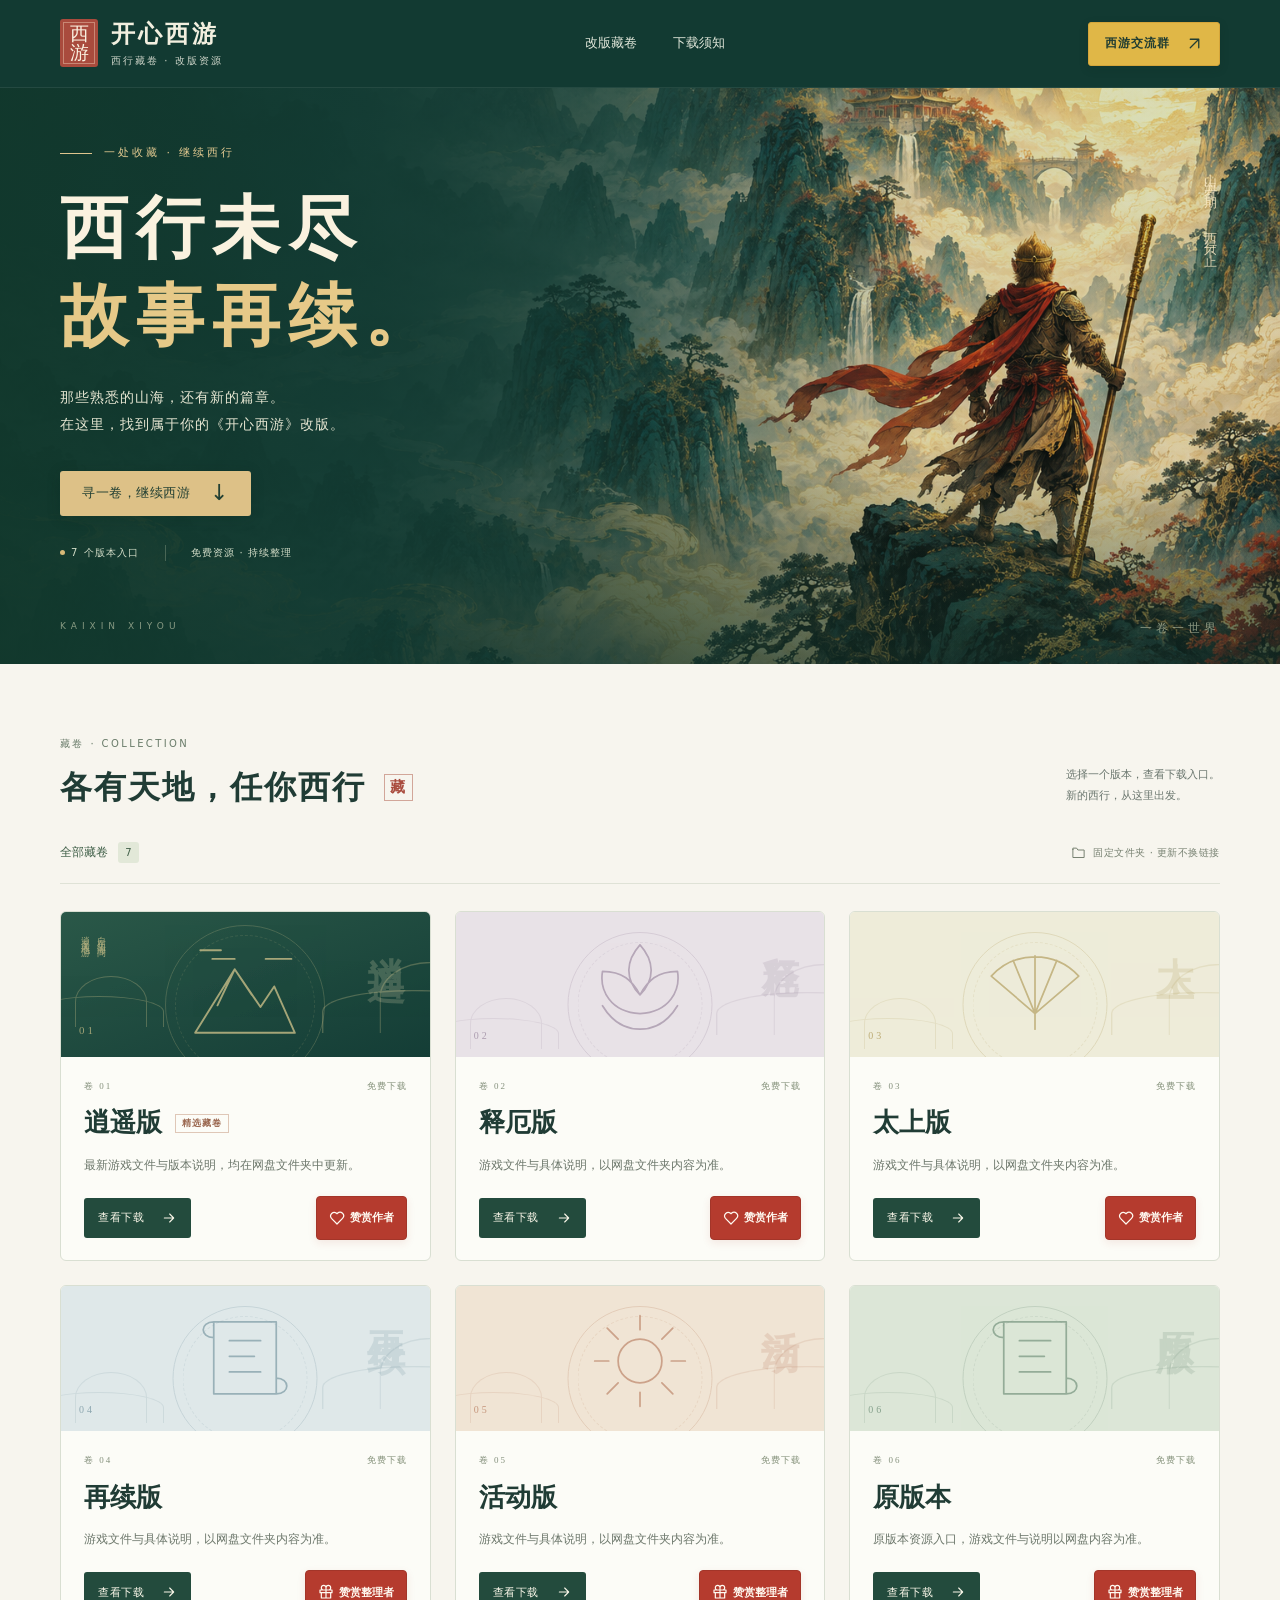
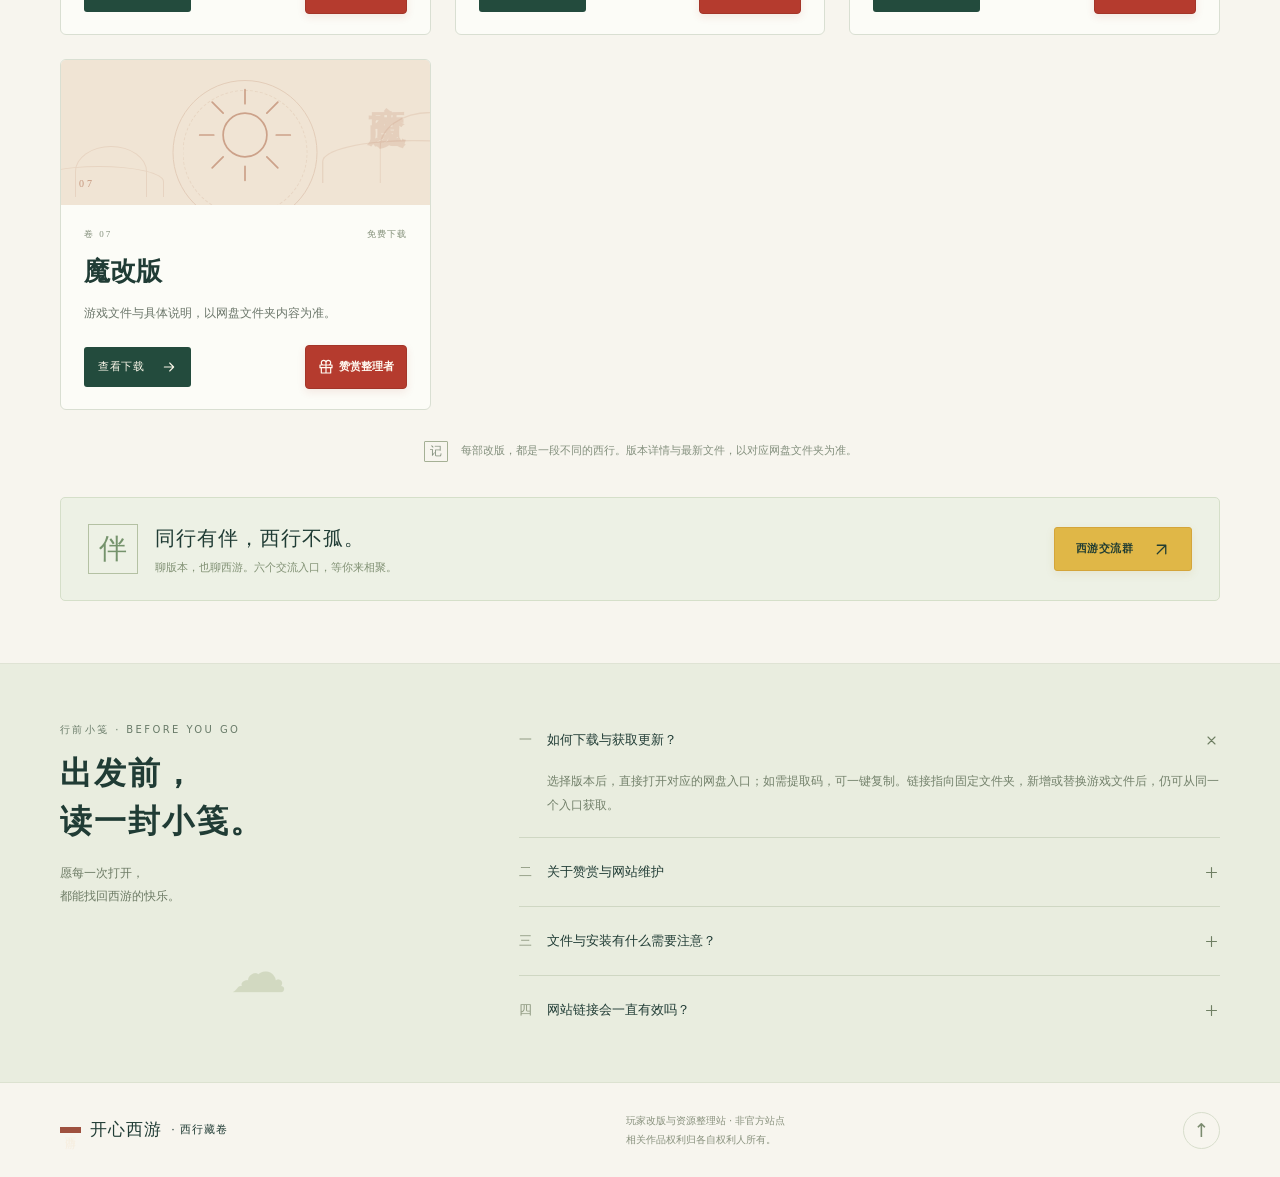
==== index.html @ 37cf1873 "Add collected Mogai version and simplify download copy" ====
<!doctype html>
<html lang="zh-CN">
<head>
  <meta charset="utf-8">
  <meta name="viewport" content="width=device-width, initial-scale=1">
  <meta name="theme-color" content="#143d36">
  <meta name="description" content="开心西游系列改版资源，一处收藏，继续西行。免费下载，自愿赞赏。">
  <title>开心西游 · 西行藏卷</title>
  <link rel="icon" href="assets/favicon.svg" type="image/svg+xml">
  <link rel="stylesheet" href="assets/site.css">
  <link rel="stylesheet" href="assets/refinements.css">
  <script src="site-config.js" defer></script>
  <script src="assets/config-utils.js" defer></script>
  <script src="assets/site.js" defer></script>
</head>
<body>
  <a class="skip-link" href="#versions">跳到游戏版本</a>
  <header class="site-header">
    <div class="container header-inner">
      <a class="brand" href="#top" aria-label="开心西游，回到首页">
        <span class="brand-seal" aria-hidden="true">西<br>游</span>
        <span><strong data-site-name>开心西游</strong><small data-site-subtitle>西行藏卷 · 改版资源</small></span>
      </a>
      <nav aria-label="主导航">
        <a href="#versions">改版藏卷</a>
        <a href="#guide">下载须知</a>
      </nav>
      <button class="header-link community-trigger" type="button" data-open-community>西游交流群 <svg class="icon" aria-hidden="true"><use href="#icon-northeast"></use></svg></button>
    </div>
  </header>
  <main id="top">
    <section class="hero" aria-labelledby="hero-title">
      <img class="hero-art" src="assets/westward-journey.webp" alt="" width="1536" height="1024" fetchpriority="high">
      <div class="hero-shade"></div>
      <div class="container hero-inner">
        <div class="hero-copy">
          <p class="eyebrow"><span class="eyebrow-line"></span> 一处收藏 · 继续西行</p>
          <h1 id="hero-title"><span>西行未尽</span><span class="gold-text">故事再续<span class="title-dot">。</span></span></h1>
          <p class="hero-description" data-hero-description>那些熟悉的山海，还有新的篇章。<br>在这里，找到属于你的《开心西游》改版。</p>
          <a class="button button-gold" href="#versions">寻一卷，继续西游 <span aria-hidden="true">↓</span></a>
          <div class="hero-meta"><span><i aria-hidden="true"></i> <b data-version-count>7</b> 个版本入口</span><span>免费资源 · 持续整理</span></div>
        </div>
        <span class="hero-side-note" aria-hidden="true">山海有期 · 西行不止</span>
      </div>
      <div class="hero-bottom" aria-hidden="true"><span>KAIXIN XIYOU</span><span>一卷一世界</span></div>
    </section>

    <section class="collection container" id="versions" aria-labelledby="collection-title">
      <div class="section-heading">
        <div><p class="eyebrow eyebrow-ink">藏卷 · COLLECTION</p><h2 id="collection-title">各有天地，任你西行<span class="heading-mark" aria-hidden="true">藏</span></h2></div>
        <p class="section-caption">选择一个版本，查看下载入口。<br>新的西行，从这里出发。</p>
      </div>
      <div class="collection-toolbar">
        <span class="collection-count">全部藏卷 <b data-version-count>7</b></span>
        <span class="toolbar-note"><svg class="icon" aria-hidden="true"><use href="#icon-folder"></use></svg> 固定文件夹 · 更新不换链接</span>
      </div>
      <div id="version-grid" class="version-grid" aria-live="polite"></div>
      <p id="empty-state" class="empty-state" hidden>这里暂时还没有藏卷。<span>新的西行故事，正在路上。</span></p>
      <noscript>
        <div class="noscript-links"><p>当前浏览器未启用 JavaScript，仍可直接免费下载：</p>
          <a href="https://pan.baidu.com/s/1K3Lh-0QpWzzIjAxMh3cTug?pwd=xc6t" target="_blank" rel="noopener noreferrer">逍遥版 · 百度网盘 · 提取码 xc6t</a>
          <a href="https://pan.baidu.com/s/1RJVZpn1h19q6UDBj0GmGfg?pwd=2umy" target="_blank" rel="noopener noreferrer">释厄版 · 百度网盘 · 提取码 2umy</a>
          <a href="https://pan.baidu.com/s/1F0g7IcbnxUPsGrxAcpXJnw?pwd=7vpz" target="_blank" rel="noopener noreferrer">太上版 · 百度网盘 · 提取码 7vpz</a>
          <a href="https://pan.baidu.com/s/1VnkO1-vj4h2nbgI55KQn0Q?pwd=6kaq" target="_blank" rel="noopener noreferrer">再续版 · 百度网盘 · 提取码 6kaq</a>
          <a href="https://pan.baidu.com/s/1k0ts5pmmJGsOskzWLfELdA?pwd=9885" target="_blank" rel="noopener noreferrer">活动版 · 百度网盘 · 提取码 9885</a>
          <a href="https://pan.baidu.com/s/1NWh05XXDCiRNpe8f52Y_Yw?pwd=3259" target="_blank" rel="noopener noreferrer">原版本 · 百度网盘 · 提取码 3259</a>
          <a href="https://pan.baidu.com/s/1WyXkvzOCjYdsfyGLLf5ctQ?pwd=2026" target="_blank" rel="noopener noreferrer">魔改版 · 百度网盘 · 提取码 2026</a>
        </div>
      </noscript>
      <div class="collection-footnote"><span class="small-seal" aria-hidden="true">记</span><p>每部改版，都是一段不同的西行。<br class="mobile-only">版本详情与最新文件，以对应网盘文件夹为准。</p></div>
      <div class="community-banner"><div><span class="community-banner-mark" aria-hidden="true">伴</span><div><h3>同行有伴，西行不孤。</h3><p>聊版本，也聊西游。六个交流入口，等你来相聚。</p></div></div><button type="button" class="button button-outline" data-open-community>西游交流群 <svg class="icon" aria-hidden="true"><use href="#icon-northeast"></use></svg></button></div>
    </section>

    <section class="guide-section" id="guide" aria-labelledby="guide-title">
      <div class="container guide-layout">
        <div class="guide-intro"><p class="eyebrow eyebrow-ink">行前小笺 · BEFORE YOU GO</p><h2 id="guide-title">出发前，<br>读一封小笺。</h2><p>愿每一次打开，<br>都能找回西游的快乐。</p><span class="guide-cloud" aria-hidden="true">☁</span></div>
        <div class="guide-items">
          <details open><summary><span class="guide-number">一</span> 如何下载与获取更新？<svg class="icon" aria-hidden="true"><use href="#icon-plus"></use></svg></summary><p>选择版本后，直接打开对应的网盘入口；如需提取码，可一键复制。链接指向固定文件夹，新增或替换游戏文件后，仍可从同一个入口获取。</p></details>
          <details><summary><span class="guide-number">二</span> 关于赞赏与网站维护<svg class="icon" aria-hidden="true"><use href="#icon-plus"></use></svg></summary><p>设计网站、整理资源和持续维护需要投入时间。你的赞赏会支持后续制作、整理与网站更新，感谢每一份支持。</p></details>
          <details><summary><span class="guide-number">三</span> 文件与安装有什么需要注意？<svg class="icon" aria-hidden="true"><use href="#icon-plus"></use></svg></summary><p>不同版本的兼容性、存档与安装方式可能不同，请先查看文件夹内的实际说明，并在更换版本前自行备份存档。本站仅提供资源入口，不代替原作者的版本说明。</p></details>
          <details><summary><span class="guide-number">四</span> 网站链接会一直有效吗？<svg class="icon" aria-hidden="true"><use href="#icon-plus"></use></svg></summary><p>赞赏支持网站维护与后续更新。若长期缺少赞赏支持，后续维护可能难以持续，网站入口也可能失效。建议同时保留网盘入口、加入交流群，以便在入口变动时重新找到资源。</p></details>
        </div>
      </div>
    </section>
  </main>
  <footer class="site-footer container">
    <a class="footer-brand" href="#top"><span aria-hidden="true">西游</span><strong data-site-name>开心西游</strong> · 西行藏卷</a>
    <p>玩家改版与资源整理站 · 非官方站点<br>相关作品权利归各自权利人所有。</p>
    <a class="back-top" href="#top" aria-label="返回顶部">↑</a>
  </footer>
  <dialog id="resource-dialog" class="resource-dialog" aria-labelledby="dialog-title">
    <div class="dialog-shell"><button type="button" class="dialog-close icon-button" aria-label="关闭弹窗"><svg class="icon" aria-hidden="true"><use href="#icon-close"></use></svg></button><div id="dialog-content"></div><div class="toast" id="toast" role="status" aria-live="polite"></div></div>
  </dialog>
  <svg class="icon-sprite" xmlns="http://www.w3.org/2000/svg" aria-hidden="true">
    <symbol id="icon-arrow" viewBox="0 0 24 24"><path d="M5 12h14m-6-6 6 6-6 6"/></symbol>
    <symbol id="icon-northeast" viewBox="0 0 24 24"><path d="M6 18 18 6M6 6h12v12"/></symbol>
    <symbol id="icon-external" viewBox="0 0 24 24"><path d="M13 5h6v6M19 5 9 15M10 5H5v14h14v-5"/></symbol>
    <symbol id="icon-heart" viewBox="0 0 24 24"><path d="M20.3 4.9a5.4 5.4 0 0 0-7.6 0l-.7.7-.7-.7a5.4 5.4 0 0 0-7.6 7.6L12 21l8.3-8.5a5.4 5.4 0 0 0 0-7.6Z"/></symbol>
    <symbol id="icon-bell" viewBox="0 0 24 24"><path d="M18 8a6 6 0 0 0-12 0v5l-2 3h16l-2-3V8ZM9 20h6M12 2V1"/></symbol>
    <symbol id="icon-gift" viewBox="0 0 24 24"><path d="M3 9h18v4H3zm2 4v8h14v-8M12 9v12M12 9H8.5A3.5 3.5 0 1 1 12 5.5zm0 0h3.5A3.5 3.5 0 1 0 12 5.5Z"/></symbol>
    <symbol id="icon-folder" viewBox="0 0 24 24"><path d="M3 7V5h6l2 3h10v12H3V7Z"/></symbol>
    <symbol id="icon-copy" viewBox="0 0 24 24"><rect x="8" y="8" width="12" height="13" rx="2"/><path d="M16 8V3H3v13h5"/></symbol>
    <symbol id="icon-close" viewBox="0 0 24 24"><path d="m6 6 12 12M18 6 6 18"/></symbol>
    <symbol id="icon-plus" viewBox="0 0 24 24"><path d="M5 12h14M12 5v14"/></symbol>
    <symbol id="icon-check" viewBox="0 0 24 24"><path d="m5 12 4 4L19 6"/></symbol>
    <symbol id="icon-lotus" viewBox="0 0 64 64"><path d="M32 49C13 48 6 34 8 22c13 0 19 6 24 15 5-9 11-15 24-15 2 12-5 26-24 27Zm0-12C22 27 23 15 32 5c9 10 10 22 0 32ZM8 44c6 10 14 15 24 15s18-5 24-15"/></symbol>
    <symbol id="icon-mountain" viewBox="0 0 64 64"><path d="m3 54 23-37 15 22 8-12 12 27H3Zm13-16 10-21 10 15M13 11h13M6 6h12M44 11h15"/></symbol>
    <symbol id="icon-fan" viewBox="0 0 64 64"><path d="M32 49 4 25a38 38 0 0 1 56 0L32 49Zm0 0V12m0 37L18 15m14 34 14-34M32 49v10"/></symbol>
    <symbol id="icon-scroll" viewBox="0 0 64 64"><path d="M12 7h40v46H12V7Zm0 0C3 7 3 17 12 17m40 36c9 0 9-10 0-10M20 53h24M22 19h20M22 29h16M22 39h20"/></symbol>
    <symbol id="icon-sun" viewBox="0 0 64 64"><circle cx="32" cy="32" r="14"/><path d="M32 3v9m0 40v9M3 32h9m40 0h9M11 11l7 7m28 28 7 7m0-42-7 7M18 46l-7 7"/></symbol>
  </svg>
</body>
</html>
---- assets/site.css ----
:root{--ink:#203c35;--ink-deep:#143d36;--paper:#f7f5ee;--cream:#eaddbe;--gold:#dbbe7c;--muted:#6a766e;--line:#dfe2d6;--vermilion:#a94b3d;--serif:"Songti SC","STSong","SimSun","Noto Serif CJK SC",serif;--sans:"PingFang SC","Microsoft YaHei",system-ui,sans-serif}
*{box-sizing:border-box}html{scroll-behavior:smooth;scroll-padding-top:92px}body{margin:0;color:var(--ink);background:var(--paper);font-family:var(--sans);font-size:15px;line-height:1.6;-webkit-font-smoothing:antialiased}body.dialog-open{overflow:hidden}a{color:inherit;text-decoration:none}button,input,textarea,select{font:inherit}button{cursor:pointer}button:disabled{cursor:not-allowed}button,a{-webkit-tap-highlight-color:transparent}button{color:inherit}button:focus-visible,a:focus-visible,summary:focus-visible{outline:3px solid #bf7c30;outline-offset:5px}::selection{background:#dbbe7c70}img{max-width:100%}button svg,a svg{flex-shrink:0}[hidden]{display:none!important}.container{width:min(1160px,calc(100% - 96px));margin-inline:auto}.icon{width:20px;height:20px;fill:none;stroke:currentColor;stroke-width:1.6;stroke-linecap:round;stroke-linejoin:round}.icon-sprite{position:absolute;width:0;height:0;overflow:hidden}.sr-only{position:absolute;width:1px;height:1px;overflow:hidden;clip:rect(0,0,0,0);white-space:nowrap}.skip-link{position:fixed;z-index:20;top:10px;left:10px;transform:translateY(-160%);padding:10px 20px;background:var(--paper);color:var(--ink)}.skip-link:focus{transform:none}.mobile-only{display:none}
.site-header{height:88px;background:#123a32;color:#f2efdf;border-bottom:1px solid #ffffff13;position:relative;z-index:2}.header-inner{height:100%;display:flex;align-items:center;justify-content:space-between;gap:32px}.brand{display:flex;align-items:center;gap:13px}.brand-seal{display:grid;align-content:center;justify-content:center;text-align:center;background:#a94b3d;color:#faf0df;border-radius:3px;font-family:var(--serif);font-size:19px;line-height:1.05;width:38px;height:48px;outline:1px solid #e9c3ab80;outline-offset:-4px;transform:rotate(-3deg)}.brand strong{display:block;font-family:var(--serif);font-size:24px;font-weight:600;letter-spacing:3px;line-height:1.35}.brand small{color:#ced5c9;display:block;font-size:10px;letter-spacing:2px;padding-top:3px}.header-inner nav{display:flex;gap:36px;font-size:13px;color:#e1e7da}.header-inner nav a:hover{color:var(--gold)}.header-link{font-size:12px;border:1px solid #b1c6ab50;padding:8px 16px;letter-spacing:1px}.header-link span{margin-left:18px;color:var(--gold)}
.hero{min-height:576px;position:relative;isolation:isolate;overflow:hidden;background:#143d36;color:#faf2df}.hero-art{position:absolute;z-index:-3;inset:0;width:100%;height:100%;object-fit:cover;object-position:center 49%;opacity:.91}.hero-shade{position:absolute;z-index:-2;inset:0;background:linear-gradient(90deg,#11382cf2 0%,#123b32d9 26%,#143c3175 51%,#143c3110 72%),linear-gradient(0deg,#112e2799 0%,transparent 35%)}.hero-inner{min-height:576px;position:relative;display:flex;align-items:center;padding-top:29px;padding-bottom:76px}.hero-copy{max-width:540px}.eyebrow{font-size:11px;letter-spacing:3px;text-transform:uppercase;display:flex;align-items:center;gap:12px;font-weight:500;color:#e2c990;margin:0 0 23px}.eyebrow-line{width:32px;height:1px;background:#dfc58e}.hero h1{font-family:var(--serif);font-size:clamp(44px,5.3vw,72px);line-height:1.3;font-weight:600;letter-spacing:8px;margin:0 0 23px}.hero h1>span{display:block}.gold-text{color:#e6c988}.title-dot{letter-spacing:0}.hero-description{font-size:14px;line-height:1.95;letter-spacing:1px;color:#e6e6d2;max-width:450px;margin:0 0 32px;white-space:pre-line}.button{display:inline-flex;align-items:center;justify-content:center;gap:20px;border:1px solid transparent;min-height:45px;padding:10px 21px;font-size:13px;letter-spacing:.5px;border-radius:3px;font-weight:500;transition:background .18s,transform .18s,color .18s}.button:hover{transform:translateY(-2px)}.button-gold{background:#ddc187;color:#234033;box-shadow:0 2px 14px #0b271d30}.button-gold:hover{background:#edd4a0}.button-gold span{font-size:22px;line-height:1}.hero-meta{display:flex;gap:26px;font-size:10px;color:#d2dcc7;letter-spacing:1px;margin-top:29px}.hero-meta span{display:flex;align-items:center;gap:6px}.hero-meta b{font-weight:500}.hero-meta i{width:5px;height:5px;background:#d7b978;border-radius:50%}.hero-meta span+span{border-left:1px solid #b5c1a750;padding-left:25px}.hero-side-note{position:absolute;right:0;top:76px;writing-mode:vertical-rl;font-family:var(--serif);font-size:13px;letter-spacing:7px;color:#fbebc7cc}.hero-bottom{position:absolute;bottom:26px;width:min(1160px,calc(100% - 96px));left:50%;transform:translateX(-50%);display:flex;justify-content:space-between;color:#d1d8b99c;font-size:9px;letter-spacing:5px}.hero-bottom span:last-child{font-family:var(--serif);font-size:12px;letter-spacing:4px}
.collection{padding-top:72px;padding-bottom:62px}.section-heading{display:flex;align-items:end;justify-content:space-between;gap:30px;margin-bottom:31px}.eyebrow-ink{color:#697b69;font-size:10px;letter-spacing:2.4px;margin-bottom:11px}h2{font-family:var(--serif);font-size:32px;font-weight:600;line-height:1.5;letter-spacing:2px;margin:0}.section-heading h2{display:flex;align-items:center;gap:18px}.heading-mark{font-family:var(--serif);font-size:15px;line-height:1;border:1px solid #ad594780;color:var(--vermilion);padding:5px;transform:rotate(-7deg)}.section-caption{font-size:11px;line-height:1.9;color:var(--muted);margin:0 0 4px}.collection-toolbar{display:flex;justify-content:space-between;align-items:center;gap:18px;border-bottom:1px solid var(--line);padding-bottom:20px;margin-bottom:27px}.filters{display:flex;gap:5px}.filter{border:0;background:transparent;padding:8px 16px;border-radius:3px;font-size:12px;color:#677466;min-height:40px}.filter.is-active{background:#e6eadd;color:#244334}.filter span{font-size:10px;margin-left:7px;padding:1px 5px;background:#c8d2b780;border-radius:2px}.filter:hover{background:#e9ede2}.toolbar-note{display:flex;align-items:center;gap:7px;color:#788272;font-size:10px;letter-spacing:.5px}.toolbar-note .icon{width:15px;height:15px}.version-grid{display:grid;grid-template-columns:repeat(3,minmax(0,1fr));gap:24px}.version-card{border:1px solid #d9dfd2;border-radius:6px;overflow:hidden;background:#fcfcf7;display:flex;flex-direction:column;transition:box-shadow .2s,transform .2s}.version-card:hover{box-shadow:0 12px 27px #203c350a;transform:translateY(-3px)}.featured-card{grid-column:span 2;flex-direction:row}.card-art{height:145px;position:relative;overflow:hidden;isolation:isolate;color:var(--card-color,#6d896b);background:var(--card-bg,#e6eadc)}.accent-jade{--card-color:#658770;--card-bg:#dce6d7;--card-ink:#305240}.accent-cinnabar{--card-color:#b57759;--card-bg:#f0e4d4;--card-ink:#88543e}.accent-gold{--card-color:#aa934d;--card-bg:#eeecd9;--card-ink:#797038}.accent-blue{--card-color:#6c8d99;--card-bg:#dfe8e9;--card-ink:#456574}.accent-purple{--card-color:#948099;--card-bg:#e8e2e7;--card-ink:#76657d}.art-ring{position:absolute;width:145px;height:145px;border:1px solid currentColor;border-radius:50%;opacity:.22;left:50%;top:20px;transform:translateX(-50%)}.art-ring:after{content:"";position:absolute;inset:9px;border:1px dashed currentColor;border-radius:50%;opacity:.6}.motif-icon{position:absolute;width:100px;height:100px;left:50%;top:25px;transform:translateX(-50%);fill:none;stroke:currentColor;stroke-width:1.1;stroke-linecap:round;stroke-linejoin:round;opacity:.6}.art-character{position:absolute;right:24px;top:15px;writing-mode:vertical-rl;font-family:var(--serif);font-size:38px;line-height:1.1;letter-spacing:6px;opacity:.18;font-weight:bold}.art-corner{position:absolute;bottom:13px;left:18px;font-family:Georgia,serif;font-size:10px;letter-spacing:3px;opacity:.7}.art-cloud{position:absolute;border:1px solid currentColor;border-radius:100% 100% 0 0;border-bottom:0;opacity:.15;width:130px;height:31px;bottom:8px}.art-cloud:after{content:"";position:absolute;border:1px solid currentColor;left:40px;bottom:0;width:70px;height:50px;border-radius:100% 100% 0 0;border-bottom:0}.cloud-one{left:-27px}.cloud-two{right:-48px;bottom:28px;transform:scale(1.4)}.featured-card .card-art{width:40%;height:auto;min-height:250px;flex-shrink:0;background:linear-gradient(160deg,#2a5848,#143d36);color:#d3c58c}.featured-card .art-ring{width:220px;height:220px;top:37px}.featured-card .motif-icon{width:150px;height:150px;top:63px;opacity:.75}.featured-card .art-character{right:18px;font-size:53px;color:#efe6bc;opacity:.2;top:25px}.art-poem{position:absolute;top:20px;left:19px;writing-mode:vertical-rl;font-family:var(--serif);font-size:11px;letter-spacing:4px;line-height:1.8;opacity:.8}.featured-card .art-corner{bottom:17px;font-size:11px}.featured-card .art-cloud{opacity:.3;bottom:30px}.card-body{padding:22px 23px 20px;display:flex;flex-direction:column;flex:1;min-width:0}.card-meta{display:flex;justify-content:space-between;gap:10px;align-items:center;margin-bottom:12px}.ownership{font-size:10px;letter-spacing:.5px;color:#758172}.ownership-self{color:#52735a;display:flex;align-items:center;gap:5px}.ownership-self:before{content:"";width:4px;height:4px;background:#5e8660;border-radius:50%}.ownership-collected{color:#866940}.card-index{font-size:9px;font-family:var(--serif);color:#85917d;letter-spacing:2px}.card-body h3{font-family:var(--serif);font-size:26px;letter-spacing:2px;line-height:1.4;margin:0 0 12px;display:flex;gap:13px;align-items:center;flex-wrap:wrap}.card-body h3 button{border:0;background:none;font:inherit;padding:0;text-align:left}.card-body h3 button:hover{color:var(--vermilion)}.featured-label{font-family:var(--sans);font-size:9px;line-height:1.7;letter-spacing:1px;border:1px solid #c4947880;color:#9a674f;padding:1px 6px}.card-description{font-size:12px;line-height:1.95;color:#6c776b;margin:0 0 19px;flex:1}.author-credit{font-size:11px;color:#6c776b;margin:0 0 10px}.card-actions{display:flex;gap:14px;justify-content:space-between;align-items:center}.button-ink{background:#234b3d;color:#f9f6e8}.button-ink:hover{background:#143d2c}.card-actions .button{font-size:11px;min-height:40px;padding:8px 13px;gap:17px}.card-actions .icon{width:16px;height:16px}.support-button{background:transparent;border:0;font-size:11px;color:#956150;display:inline-flex;align-items:center;justify-content:center;gap:5px;min-height:40px;padding:7px 0;white-space:nowrap}.support-button:hover{color:#a03c2c}.support-button .icon{width:16px;height:16px}.card-open-note{color:#8a9180;font-size:10px}.collection-footnote{display:flex;justify-content:center;align-items:center;gap:13px;color:#84907e;margin-top:31px}.collection-footnote p{font-size:11px;line-height:1.9;margin:0}.small-seal{font-family:var(--serif);font-size:12px;border:1px solid #a5b095;padding:0 5px;border-radius:1px}.empty-state{background:#edf0e5;text-align:center;padding:55px 18px;font-size:17px;font-family:var(--serif);border:1px solid var(--line)}.empty-state span{display:block;font-size:12px;font-family:var(--sans);margin-top:12px;color:var(--muted)}.noscript-links{display:grid;gap:15px;background:#e8ecdf;padding:30px}.noscript-links a{text-decoration:underline}
.guide-section{background:#e9eddf;border-top:1px solid #dfe3d4;border-bottom:1px solid #dce2d0;padding:58px 0 54px}.guide-layout{display:grid;grid-template-columns:1fr 1.8fr;gap:70px}.guide-intro{position:relative}.guide-intro h2{font-size:32px;margin-bottom:17px}.guide-intro>p:last-of-type{font-size:12px;line-height:1.9;color:#6d7b65}.guide-cloud{position:absolute;bottom:10px;left:170px;font-size:57px;color:#c0caaa;opacity:.55}.guide-items details{border-bottom:1px solid #cfd7c3;padding:0 0 16px;margin-bottom:16px}.guide-items details:last-child{margin-bottom:0;border:0;padding-bottom:0}.guide-items summary{cursor:pointer;list-style:none;display:flex;align-items:center;gap:15px;min-height:36px;font-size:13px;font-weight:500}.guide-items summary::-webkit-details-marker{display:none}.guide-number{font-family:var(--serif);font-size:13px;color:#8c977e}.guide-items summary .icon{margin-left:auto;width:17px;height:17px;color:#6f7f63;transition:transform .2s}.guide-items details[open] summary .icon{transform:rotate(45deg)}.guide-items details p{font-size:12px;color:#73816b;line-height:1.95;padding-left:28px;margin:12px 0 4px}.site-footer{display:flex;align-items:center;justify-content:space-between;gap:20px;padding-top:28px;padding-bottom:28px}.footer-brand{font-size:11px;letter-spacing:1px;display:flex;align-items:center;gap:9px}.footer-brand>span{font-family:var(--serif);font-size:11px;background:#9e513f;color:#f6eee0;padding:2px 4px;writing-mode:vertical-rl;line-height:1.2}.footer-brand strong{font-family:var(--serif);font-size:17px;font-weight:500}.site-footer p{font-size:10px;line-height:1.9;color:#88917d;margin:0}.back-top{font-size:19px;border:1px solid #d8decc;width:37px;height:37px;display:grid;place-items:center;border-radius:50%;color:#7b8b6f}
.resource-dialog{padding:0;border:1px solid #d9dfce;border-radius:9px;width:min(560px,calc(100% - 32px));max-height:calc(100dvh - 40px);color:var(--ink);background:#faf9f3;box-shadow:0 30px 100px #12271f45}.resource-dialog::backdrop{background:#10261fc2;backdrop-filter:blur(5px)}.dialog-shell{padding:34px;position:relative}.dialog-close{position:absolute;top:15px;right:14px}.icon-button{border:1px solid #dde1d4;border-radius:50%;background:#f1f1e9;width:36px;height:36px;display:grid;place-items:center;padding:0}.icon-button:hover{background:#e3e8d9}.dialog-shell>.dialog-close .icon{width:17px;height:17px}.resource-dialog .eyebrow{margin-bottom:9px;padding-right:38px}.resource-dialog h2{font-size:32px}.dialog-intro{font-size:12px;color:#77816d;line-height:1.9;margin:13px 0 22px}.voluntary-note{display:flex;gap:13px;padding:16px;background:#ecf0e4;border:1px solid #dfe7d3;border-radius:4px;margin-bottom:23px}.voluntary-note>.icon{width:20px;height:20px;flex-shrink:0;color:#69805b;margin-top:2px}.voluntary-note p{font-size:12px;line-height:1.9;margin:0 0 4px}.voluntary-note strong{font-size:11px;font-weight:500;color:#657858}.download-list{display:grid;gap:12px}.download-row{display:grid;grid-template-columns:1fr auto;align-items:center;border:1px solid #d8dfcd;padding:16px;border-radius:5px;gap:12px}.download-label{display:flex;align-items:center;gap:9px;font-size:13px}.download-label>.icon{color:#819575;width:19px;height:19px}.copy-code{padding:5px 8px;display:flex;align-items:center;gap:11px;border:1px solid #e0e4d9;border-radius:3px;background:#f2f3eb;color:#74816c;font-size:10px;min-height:36px}.copy-code b{font-family:monospace;font-size:13px;color:#36543a;letter-spacing:1px;margin-left:3px}.copy-code>.icon{width:14px;height:14px}.copy-code:hover{background:#e5ecdb}.no-code{color:#819074;font-size:10px}.download-row>.button{grid-column:1/-1;justify-content:space-between}.download-hint{font-size:10px;color:#87907d;line-height:1.8;margin-top:13px}.dialog-bottom{border-top:1px solid #e0e4d7;margin-top:24px;padding-top:14px;display:flex;justify-content:space-between;align-items:center;gap:10px}.dialog-bottom>span{font-family:var(--serif);font-size:12px;color:#7d8a72;letter-spacing:1px}.unconfigured{text-align:center;color:#7a876e;font-size:13px;line-height:1.9;padding:20px;background:#eef1e7;border-radius:4px}.donation-empty{padding:32px 16px;margin:8px 0 20px}.donation-empty>.icon{width:29px;height:29px;color:#a97b61;margin-bottom:9px}.donation-empty strong{display:block;font-family:var(--serif);font-weight:500;font-size:20px;color:var(--ink)}.donation-empty p{font-size:12px;margin:13px 0 0}.qr-panel{text-align:center;max-width:360px;margin:0 auto 20px}.qr-panel img{display:block;width:100%;height:auto;object-fit:contain;border-radius:2px}.qr-panel>p{font-size:11px;color:#819074;margin:10px 0 0}.afdian-link,.return-download{width:100%;justify-content:space-between}.donation-note{text-align:center;font-size:11px;color:#7a856e;line-height:1.9;margin:18px 0 22px}.button-outline{border:1px solid #c5d0b9;color:#47633e;background:transparent}.button-outline:hover{background:#ebf0e2}.toast{position:fixed;bottom:calc(28px + env(safe-area-inset-bottom));left:50%;transform:translate(-50%,10px);padding:11px 20px;color:#f8f6e8;background:#254b3d;border:1px solid #a7b79355;border-radius:5px;font-size:12px;white-space:nowrap;box-shadow:0 6px 20px #203c351a;z-index:30;opacity:0;pointer-events:none;transition:opacity .2s,transform .2s}.toast.is-visible{opacity:1;transform:translate(-50%,0)}
@media(min-width:1600px){.hero-art{object-position:center 46%}.hero{min-height:630px}.hero-inner{min-height:630px}}@media(max-width:1050px){.container{width:calc(100% - 64px)}.hero-bottom{width:calc(100% - 64px)}.hero h1{font-size:60px}.version-grid{gap:19px}.card-body{padding:20px 18px}.featured-card .card-art{width:36%}.card-actions{gap:8px}.card-actions .button{padding:8px 12px;gap:10px}.support-button{font-size:10px}.toolbar-note{font-size:9px}.section-caption{max-width:210px}.guide-layout{gap:45px}}
@media(max-width:800px){.site-header{height:76px}.header-inner{gap:20px}.brand strong{font-size:22px}.brand small{font-size:9px;letter-spacing:1px}.brand-seal{height:44px;width:35px;font-size:17px}.header-inner nav{gap:22px;font-size:12px}.header-link{display:none}.hero,.hero-inner{min-height:550px}.hero h1{font-size:56px}.hero-art{object-position:62% center}.hero-shade{background:linear-gradient(90deg,#12392ded,#123a329c 55%,#143c3130),linear-gradient(0deg,#112e2799,transparent 40%)}.hero-side-note{right:0}.section-heading h2{font-size:27px;gap:12px}.section-caption{font-size:10px;max-width:185px}.version-grid{grid-template-columns:repeat(2,minmax(0,1fr));gap:20px}.featured-card{grid-column:span 2}.featured-card .card-art{width:37%;min-height:246px}.featured-card .card-body{padding:27px 28px}.featured-card .card-description{max-width:310px}.featured-card .card-actions{justify-content:flex-start;gap:26px}.card-art{height:150px}.toolbar-note{display:none}.guide-layout{grid-template-columns:1fr 1.6fr;gap:30px}.guide-intro h2{font-size:29px}.site-footer p{font-size:9px}.footer-brand{font-size:10px}}
@media(max-width:560px){html{scroll-padding-top:24px}.container{width:calc(100% - 40px)}.site-header{height:72px}.brand{gap:10px}.brand strong{font-size:21px;letter-spacing:2px}.brand small{font-size:8px;letter-spacing:1px}.brand-seal{height:40px;width:31px;font-size:16px}.header-inner nav{gap:15px;font-size:10px}.hero,.hero-inner{min-height:558px}.hero-inner{align-items:flex-start;padding-top:47px;padding-bottom:175px}.hero-art{object-position:62% center;opacity:.88}.hero-shade{background:linear-gradient(90deg,#113a30e8,#113a3066 68%,#143c311a),linear-gradient(0deg,#102f27d9 0%,transparent 40%)}.hero-copy{width:100%}.hero .eyebrow{font-size:9px;letter-spacing:2px;gap:10px;margin-bottom:21px}.hero h1{font-size:48px;letter-spacing:5px;margin-bottom:20px}.hero-description{font-size:11px;letter-spacing:.6px;line-height:1.95;max-width:310px;margin-bottom:25px}.hero-copy .button{font-size:11px;min-height:42px;padding:10px 16px;gap:17px}.hero-meta{margin-top:24px;font-size:9px;gap:16px;letter-spacing:.4px}.hero-meta span+span{padding-left:16px}.hero-side-note{display:none}.hero-bottom{width:calc(100% - 40px);bottom:24px;font-size:8px;letter-spacing:3px}.hero-bottom span:last-child{font-size:10px;letter-spacing:3px}.collection{padding-top:42px;padding-bottom:39px}.section-heading{display:block;margin-bottom:22px}.eyebrow-ink{font-size:9px;margin-bottom:9px;letter-spacing:2px}h2{font-size:25px}.section-heading h2{font-size:26px;letter-spacing:1px;gap:12px}.heading-mark{font-size:12px;padding:4px}.section-caption{font-size:10px;line-height:1.9;margin:11px 0 0;max-width:none}.section-caption br{display:none}.collection-toolbar{margin-bottom:21px;padding-bottom:15px}.filters{gap:4px;justify-content:space-between;width:100%}.filter{font-size:11px;padding:8px 13px}.filter span{font-size:9px;margin-left:6px}.version-grid{grid-template-columns:1fr;gap:18px}.featured-card{grid-column:auto;flex-direction:column}.version-card{flex-direction:row;min-height:212px}.version-card .card-art{width:30%;min-width:86px;flex-shrink:0;height:auto}.version-card .art-ring{width:150px;height:150px;top:37px}.version-card .motif-icon{width:93px;height:93px;top:64px}.version-card .art-character{right:12px;top:16px;font-size:30px;letter-spacing:5px}.version-card .art-corner{bottom:13px;left:15px;font-size:9px}.version-card .cloud-one{bottom:17px}.version-card .cloud-two{bottom:40px}.card-body{padding:20px 17px 17px}.card-meta{margin-bottom:8px}.ownership{font-size:9px}.card-index{font-size:8px}.card-body h3{font-size:24px;margin-bottom:9px;gap:10px}.card-description{font-size:10px;line-height:1.95;margin-bottom:16px}.card-actions{gap:7px}.card-actions .button{font-size:10px;min-height:38px;padding:8px 11px;gap:14px}.card-actions .icon{width:14px;height:14px}.card-open-note{font-size:9px}.featured-card{display:flex;flex-direction:column}.featured-card .card-art{width:100%;height:143px;min-height:143px}.featured-card .art-ring{width:175px;height:175px;top:-13px;left:64%}.featured-card .motif-icon{width:116px;height:116px;top:8px;left:64%}.featured-card .art-character{font-size:46px;right:20px;top:13px}.featured-card .art-poem{left:22px;font-size:12px;letter-spacing:5px;top:18px}.featured-card .card-body{padding:21px 21px 20px}.featured-card .card-body h3{font-size:28px}.featured-card .card-description{font-size:11px;max-width:none}.featured-card .card-meta{margin-bottom:10px}.featured-card .card-actions{justify-content:space-between;gap:12px}.featured-card .card-actions .button{font-size:11px;min-height:42px;padding:9px 15px;gap:22px}.featured-card .support-button{font-size:11px}.collection-footnote{gap:10px;margin-top:25px;align-items:flex-start}.collection-footnote .small-seal{margin-top:3px;flex-shrink:0}.collection-footnote p{font-size:9px}.mobile-only{display:block}.guide-section{padding:34px 0 29px}.guide-layout{grid-template-columns:1fr;gap:22px}.guide-intro .eyebrow{font-size:8px}.guide-intro h2{font-size:25px;line-height:1.6;margin-bottom:8px}.guide-intro h2 br{display:none}.guide-intro>p:last-of-type{font-size:10px;margin:0}.guide-intro>p:last-of-type br{display:none}.guide-cloud{left:auto;right:11px;bottom:7px;font-size:50px}.guide-items summary{font-size:11px;gap:13px;min-height:38px}.guide-items details{padding-bottom:11px;margin-bottom:11px}.guide-items details p{font-size:10px;margin-top:8px;padding-left:26px;line-height:2}.site-footer{flex-wrap:wrap;gap:14px;padding-top:25px;padding-bottom:24px;position:relative}.footer-brand{font-size:10px}.footer-brand strong{font-size:16px}.site-footer p{width:100%;font-size:9px;padding-right:35px}.back-top{position:absolute;right:0;top:25px;width:33px;height:33px;font-size:17px}.dialog-shell{padding:28px 20px 22px}.resource-dialog h2{font-size:28px}.dialog-intro{font-size:11px}.voluntary-note{padding:13px;gap:10px}.voluntary-note p{font-size:11px}.voluntary-note strong{font-size:10px}.download-row{padding:14px;gap:12px}.download-label{font-size:12px;gap:7px}.download-label .icon{width:17px;height:17px}.copy-code{font-size:9px;gap:8px;padding:4px 6px}.copy-code b{font-size:12px}.download-row .button{font-size:12px}.dialog-bottom>span{font-size:10px}.dialog-bottom .support-button{font-size:11px}.donation-note{font-size:10px}.qr-panel{max-width:100%}.toast{font-size:11px;max-width:calc(100% - 32px);white-space:normal;text-align:center}}
@media(max-width:360px){.container{width:calc(100% - 32px)}.brand small{letter-spacing:0}.header-inner nav{gap:10px;font-size:9px}.hero h1{font-size:44px;letter-spacing:4px}.section-heading h2{font-size:23px}.filter{padding-inline:10px}.card-body{padding:17px 13px}.card-actions .button{gap:9px;padding:8px 9px}.card-open-note{display:none}.card-description{font-size:10px}.dialog-shell{padding-inline:16px}.download-row{padding:12px}.download-label{font-size:11px}}
@media(prefers-reduced-motion:reduce){html{scroll-behavior:auto}*,*::before,*::after{transition:none!important;animation:none!important}}
---- assets/refinements.css ----
/* Current presentation: ordered mobile-first collection; no author/ownership labels. */
.brand-seal,.heading-mark{transform:none}
.skip-link{opacity:0;pointer-events:none}.skip-link:focus{opacity:1;pointer-events:auto}
.community-trigger{display:inline-flex;align-items:center;justify-content:center;gap:16px;background:#e0b747;color:#213d32;border-color:#d4a53a;border-radius:3px;font-weight:600;box-shadow:0 3px 10px #0d281828;cursor:pointer;min-height:44px;transition:background .18s,box-shadow .18s}
.community-trigger:hover{background:#edc85b;color:#213d32;box-shadow:0 5px 14px #0d281838}
.community-trigger .icon,.community-banner .button .icon{width:17px;height:17px;color:currentColor;opacity:1;stroke-width:1.8;pointer-events:none}
.collection-count{font-size:12px;display:flex;align-items:center;gap:10px;color:#416049}
.collection-count b{font-size:10px;font-weight:500;display:grid;place-items:center;background:#e2e8d8;width:21px;height:21px;border-radius:3px}
.card-free{font-size:9px;color:#84917a;letter-spacing:1px}
.featured-card{grid-column:auto;flex-direction:column}
.featured-card .card-art{width:100%;height:145px;min-height:145px}
.featured-card .art-ring{width:160px;height:160px;top:13px;left:50%}
.featured-card .motif-icon{width:110px;height:110px;top:28px;left:50%}
.featured-card .art-character{font-size:38px;top:15px;right:24px}
.featured-card .art-poem{font-size:9px;left:17px;top:17px;letter-spacing:3px}
.featured-card .card-body{padding:22px 23px 20px}
.featured-card .card-actions{justify-content:space-between;gap:14px}
.featured-card .card-description{max-width:none}
.support-button{min-height:44px;padding:10px 12px;border:1px solid #a33529;border-radius:4px;background:#b53b2e;color:#fffaf1;font-weight:600;box-shadow:0 3px 9px #a335291a;touch-action:manipulation;position:relative;transition:background .18s,box-shadow .18s,transform .18s}
.support-button:hover{background:#a42f24;color:#fffaf1;box-shadow:0 5px 13px #a3352926;transform:translateY(-1px)}
.support-button:active{background:#912b21;transform:none}
.support-button .icon{stroke-width:1.8}
.support-button svg,.support-button use{pointer-events:none}
.dialog-bottom{align-items:stretch}
.dialog-bottom>span{display:flex;align-items:center}
.dialog-bottom .support-button{padding:12px 18px;gap:8px;min-height:48px;min-width:156px;font-size:13px;flex-shrink:0}
.toast{position:sticky;bottom:5px;left:auto;transform:translateY(10px);text-align:center;width:max-content;max-width:100%;margin:0 auto;height:0;padding:0;box-shadow:none;border:0}
.toast.is-visible{height:auto;padding:9px 14px;transform:translateY(0);margin-top:12px}
.hosting-note{font-size:10px;line-height:1.9;color:#859277;background:#eef1e5;border-radius:4px;padding:12px 14px;margin:0 0 20px}
.community-banner{margin-top:35px;padding:24px 27px;border:1px solid #d5dfc9;background:#edf1e5;display:flex;justify-content:space-between;align-items:center;gap:20px;border-radius:5px}
.community-banner>div{display:flex;align-items:center;gap:17px}
.community-banner-mark{font-family:var(--serif);color:#75936c;font-size:28px;border:1px solid #b4c1a3;padding:2px 10px}
.community-banner h3{font-family:var(--serif);font-size:20px;letter-spacing:1px;margin:0;font-weight:500}
.community-banner p{font-size:11px;margin:5px 0 0;color:#819174}
.community-banner .button{background:#e0b747;color:#213d32;border-color:#d4a53a;font-weight:600;box-shadow:0 3px 10px #a47f211a;font-size:11px;min-height:44px;white-space:nowrap}
.community-banner .button:hover{background:#edc85b;color:#213d32;box-shadow:0 5px 14px #a47f2126}
.group-switch-row{display:flex;justify-content:space-between;align-items:center;gap:15px;background:#eef2e5;border:1px solid #dce4d1;padding:13px 15px;border-radius:4px;margin:20px 0}
.group-switch-row>span{font-size:12px;color:#637b57}
.group-switch{display:flex;align-items:center;gap:9px;cursor:pointer;font-size:11px;color:#657e59}
.group-switch input{appearance:none;width:37px;height:22px;background:#b9c7ab;border-radius:20px;border:1px solid #a3b693;position:relative;margin:0;cursor:pointer;flex-shrink:0}
.group-switch input:after{content:"";position:absolute;top:3px;left:3px;width:14px;height:14px;background:#fffef4;border-radius:50%;transition:transform .18s}
.group-switch input:checked{background:#365d40;border-color:#365d40}
.group-switch input:checked:after{transform:translateX(15px)}
.group-switch input:focus-visible{outline:3px solid #b88c4d;outline-offset:4px}
.group-list{display:grid;gap:9px}
.group-row{display:flex;gap:10px;align-items:center;border:1px solid #dae2cd;padding:12px 14px;border-radius:4px;background:#fdfcf5}
.group-row>div{flex:1;min-width:0}
.group-row strong{font-size:12px;font-weight:500;display:block}
.group-row p{font-family:Consolas,monospace;font-size:12px;color:#859477;margin:2px 0 0;letter-spacing:1px}
.group-action{font-size:10px;min-height:39px;padding:8px 11px;gap:9px;flex-shrink:0}
.group-copy{width:37px;height:37px;flex-shrink:0;min-height:37px}
.group-copy .icon{width:15px;height:15px}
.group-footer-note{font-size:10px;color:#879276;line-height:1.9;margin:18px 0 0}
.group-status{margin-top:13px;font-size:11px;line-height:1.9;color:#65804e;padding:10px 13px;background:#eaf0df;border-radius:4px}
@media(max-width:1050px){.featured-card .card-body{padding:20px 18px}.featured-card .card-actions{gap:8px}}
@media(max-width:800px){.community-trigger{display:inline-flex;align-items:center}.featured-card{grid-column:auto;flex-direction:column}.version-grid{grid-template-columns:repeat(2,minmax(0,1fr))}.featured-card .card-art{width:100%;min-height:150px;height:150px}.featured-card .card-actions{justify-content:space-between;gap:10px}.community-banner{padding:22px}}
@media(max-width:760px){.version-grid{grid-template-columns:1fr}.version-card,.featured-card{flex-direction:column}.version-card .card-art,.featured-card .card-art{width:100%;height:145px;min-height:145px}.version-card .motif-icon,.featured-card .motif-icon{width:108px;height:108px;top:24px;left:55%}.version-card .art-ring,.featured-card .art-ring{width:162px;height:162px;top:12px;left:55%}.version-card .art-character,.featured-card .art-character{font-size:39px;top:18px;right:25px}.card-body,.featured-card .card-body{padding:23px}.card-body h3,.featured-card .card-body h3{font-size:27px}.card-description,.featured-card .card-description{font-size:12px;margin-bottom:20px}.card-actions .button,.featured-card .card-actions .button{font-size:12px;min-height:44px;padding:9px 17px;gap:24px}.card-actions .support-button,.featured-card .support-button{font-size:12px}.version-card .card-actions,.featured-card .card-actions{justify-content:space-between;gap:12px}}
@media(max-width:560px){.header-inner nav{display:none}.community-trigger{font-size:10px;min-height:39px;padding:7px 11px;white-space:nowrap}.header-link span{margin-left:7px}.hero-art{object-position:83% center}.card-body,.featured-card .card-body{padding:21px}.version-card .card-art,.featured-card .card-art{height:127px;min-height:127px}.version-card .motif-icon,.featured-card .motif-icon{top:14px;width:100px;height:100px}.version-card .art-ring,.featured-card .art-ring{top:-2px}.featured-card .art-poem{font-size:10px;left:20px;top:16px;letter-spacing:4px}.card-meta{margin-bottom:12px}.card-description,.featured-card .card-description{font-size:11px}.card-body h3,.featured-card .card-body h3{font-size:27px}.card-actions .button,.featured-card .card-actions .button{font-size:11px;min-height:44px}.card-actions .support-button,.featured-card .support-button{font-size:11px}.dialog-bottom>span{font-size:9px}.dialog-bottom .support-button{font-size:11px;padding:11px 10px}.community-banner{display:block;padding:20px;margin-top:28px}.community-banner h3{font-size:18px}.community-banner p{font-size:10px;line-height:1.9}.community-banner .button{width:100%;justify-content:space-between;margin-top:16px}.group-switch-row{padding:11px 12px}.group-switch-row>span{font-size:11px}.group-row{padding:10px 12px;gap:8px}.group-row strong{font-size:11px}.group-row p{font-size:11px}.group-action{font-size:9px;padding:8px 9px;gap:6px}.group-copy{width:33px;height:33px;min-height:33px}.group-switch{font-size:10px}.group-footer-note{font-size:9px}}
@media(max-width:560px){.dialog-bottom{flex-direction:column;gap:12px}.dialog-bottom>span{justify-content:center;font-size:10px}.dialog-bottom .support-button{width:100%;min-height:48px;padding:12px 18px;font-size:13px}}
@media(max-width:560px){.community-trigger{min-height:44px;gap:10px}}

/* Per-version update taps sit beside support, without gating the download. */
.dialog-bottom{display:block}
.dialog-bottom>span{margin-bottom:12px}
.dialog-actions{display:grid;grid-template-columns:repeat(2,minmax(0,1fr));gap:10px}
.dialog-actions .support-button{min-width:0;width:100%;justify-content:center}
.nudge-button{display:flex;align-items:center;justify-content:center;flex-wrap:wrap;gap:8px;min-height:48px;min-width:0;padding:10px 14px;border:1px solid #d5a03d;border-radius:4px;background:#f4d38b;color:#674512;font-size:13px;font-weight:600;box-shadow:0 3px 9px #9c682217;cursor:pointer;touch-action:manipulation;transition:background .18s,box-shadow .18s,transform .18s}
.nudge-button:hover{background:#efc66c;box-shadow:0 5px 13px #9c682226;transform:translateY(-1px)}
.nudge-button:active{background:#eabb59;transform:none}
.nudge-button:focus-visible{outline:3px solid #876325;outline-offset:3px}
.nudge-button .icon{width:17px;height:17px;stroke-width:1.8;pointer-events:none}
.nudge-count{min-width:24px;max-width:72px;padding:2px 7px;border-radius:20px;background:#fff8e6;color:#73501a;font-size:12px;font-weight:600;line-height:1.4;font-variant-numeric:tabular-nums;word-break:break-all;pointer-events:none}
@media(max-width:560px){.dialog-actions .support-button{padding:12px 10px}.nudge-button{padding:10px 8px;gap:6px}}
@media(prefers-reduced-motion:reduce){.nudge-button{transition:none}.nudge-button:hover{transform:none}}
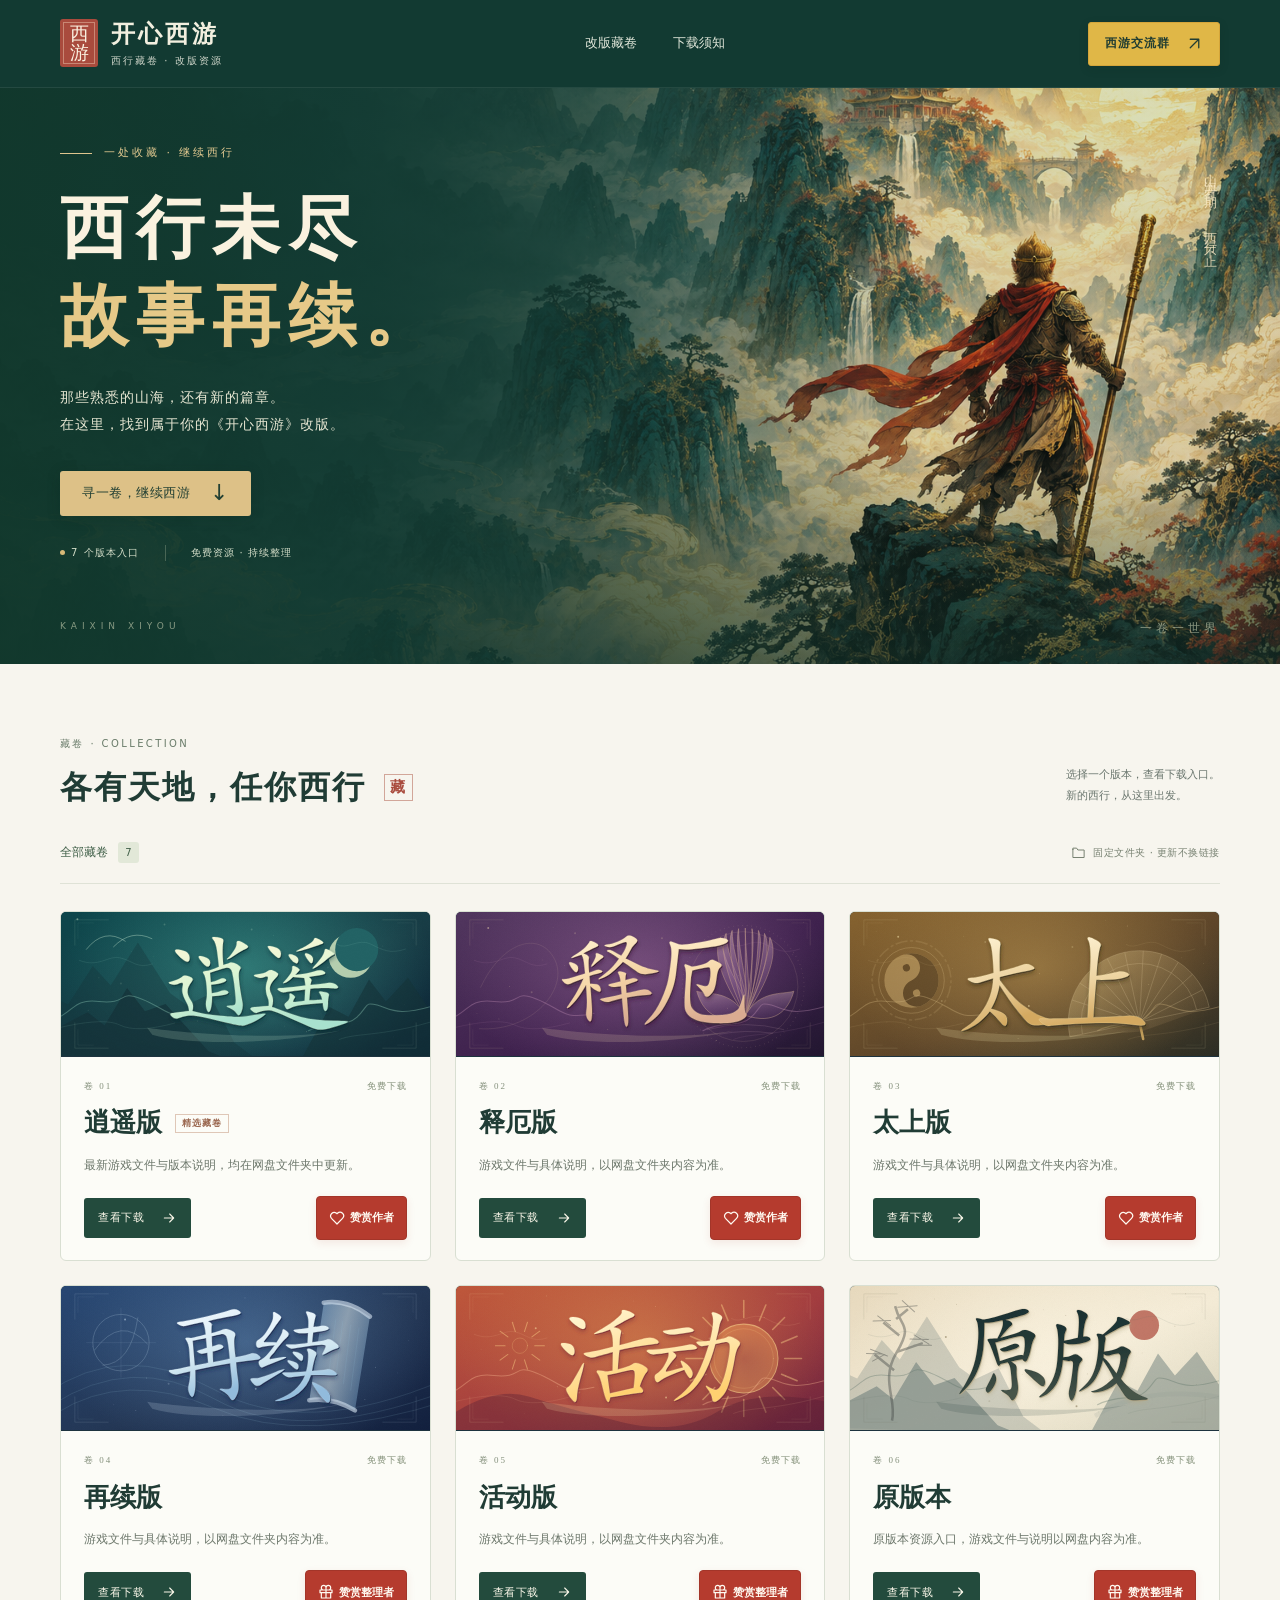
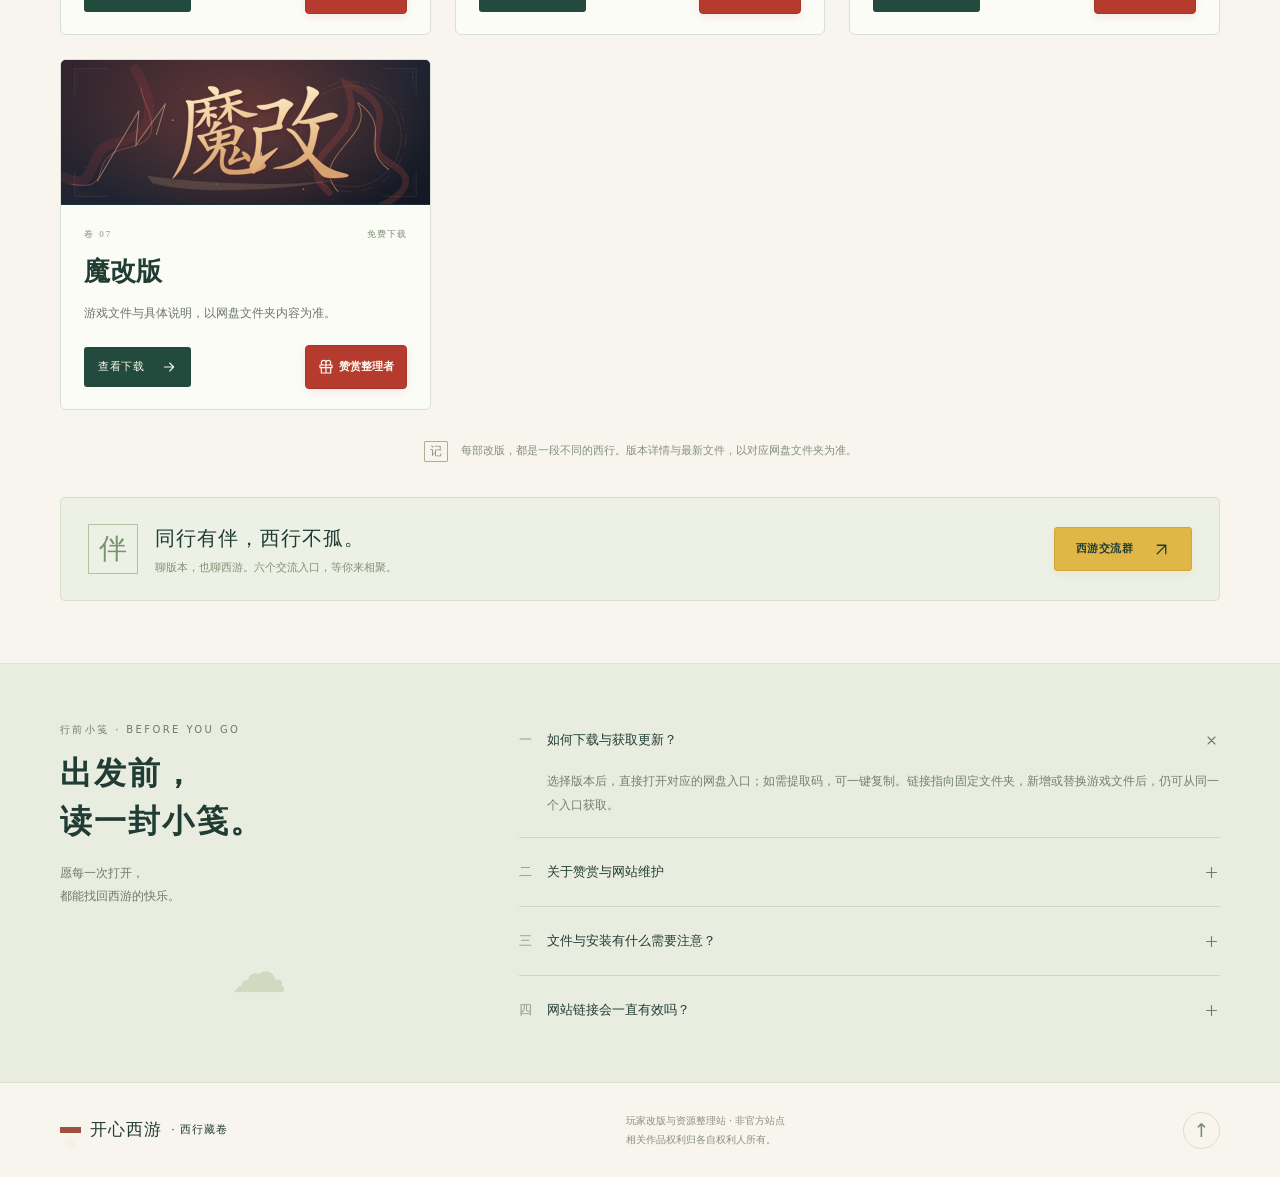
==== commit bb3913d7: "Redraw seven version covers with calligraphy and distinct palettes" ====
--- a/index.html
+++ b/index.html
@@ -8,10 +8,10 @@
   <title>开心西游 · 西行藏卷</title>
   <link rel="icon" href="assets/favicon.svg" type="image/svg+xml">
   <link rel="stylesheet" href="assets/site.css">
-  <link rel="stylesheet" href="assets/refinements.css">
-  <script src="site-config.js" defer></script>
+  <link rel="stylesheet" href="assets/refinements.css?v=20261012-covers">
+  <script src="site-config.js?v=20261012-seven" defer></script>
   <script src="assets/config-utils.js" defer></script>
-  <script src="assets/site.js" defer></script>
+  <script src="assets/site.js?v=20261012-covers" defer></script>
 </head>
 <body>
   <a class="skip-link" href="#versions">跳到游戏版本</a>
@@ -59,12 +59,19 @@
       <noscript>
         <div class="noscript-links"><p>当前浏览器未启用 JavaScript，仍可直接免费下载：</p>
           <a href="https://pan.baidu.com/s/1K3Lh-0QpWzzIjAxMh3cTug?pwd=xc6t" target="_blank" rel="noopener noreferrer">逍遥版 · 百度网盘 · 提取码 xc6t</a>
+          <a href="https://1818816111.share.123pan.cn/123pan/SENHjv-KHeM3?pwd=CVLH" target="_blank" rel="noopener noreferrer">逍遥版 · 123云盘 · 提取码 CVLH</a>
           <a href="https://pan.baidu.com/s/1RJVZpn1h19q6UDBj0GmGfg?pwd=2umy" target="_blank" rel="noopener noreferrer">释厄版 · 百度网盘 · 提取码 2umy</a>
+          <a href="https://1818816111.share.123pan.cn/123pan/SENHjv-Hn6I3?pwd=bMup" target="_blank" rel="noopener noreferrer">释厄版 · 123云盘 · 提取码 bMup</a>
           <a href="https://pan.baidu.com/s/1F0g7IcbnxUPsGrxAcpXJnw?pwd=7vpz" target="_blank" rel="noopener noreferrer">太上版 · 百度网盘 · 提取码 7vpz</a>
+          <a href="https://1818816111.share.123pan.cn/123pan/SENHjv-An6I3?pwd=X7Lg" target="_blank" rel="noopener noreferrer">太上版 · 123云盘 · 提取码 X7Lg</a>
           <a href="https://pan.baidu.com/s/1VnkO1-vj4h2nbgI55KQn0Q?pwd=6kaq" target="_blank" rel="noopener noreferrer">再续版 · 百度网盘 · 提取码 6kaq</a>
+          <a href="https://1818816111.share.123pan.cn/123pan/SENHjv-vKGM3?pwd=ztD3" target="_blank" rel="noopener noreferrer">再续版 · 123云盘 · 提取码 ztD3</a>
           <a href="https://pan.baidu.com/s/1k0ts5pmmJGsOskzWLfELdA?pwd=9885" target="_blank" rel="noopener noreferrer">活动版 · 百度网盘 · 提取码 9885</a>
+          <a href="https://1818816111.share.123pan.cn/123pan/SENHjv-hnNM3?pwd=sW4O" target="_blank" rel="noopener noreferrer">活动版 · 123云盘 · 提取码 sW4O</a>
           <a href="https://pan.baidu.com/s/1NWh05XXDCiRNpe8f52Y_Yw?pwd=3259" target="_blank" rel="noopener noreferrer">原版本 · 百度网盘 · 提取码 3259</a>
+          <a href="https://1818816111.share.123pan.cn/123pan/SENHjv-9n6I3?pwd=wqRU" target="_blank" rel="noopener noreferrer">原版本 · 123云盘 · 提取码 wqRU</a>
           <a href="https://pan.baidu.com/s/1WyXkvzOCjYdsfyGLLf5ctQ?pwd=2026" target="_blank" rel="noopener noreferrer">魔改版 · 百度网盘 · 提取码 2026</a>
+          <a href="https://1818816111.share.123pan.cn/123pan/SENHjv-UL6M3?pwd=6zSk" target="_blank" rel="noopener noreferrer">魔改版 · 123云盘 · 提取码 6zSk</a>
         </div>
       </noscript>
       <div class="collection-footnote"><span class="small-seal" aria-hidden="true">记</span><p>每部改版，都是一段不同的西行。<br class="mobile-only">版本详情与最新文件，以对应网盘文件夹为准。</p></div>
--- a/assets/refinements.css
+++ b/assets/refinements.css
@@ -72,3 +72,7 @@
 .nudge-count{min-width:24px;max-width:72px;padding:2px 7px;border-radius:20px;background:#fff8e6;color:#73501a;font-size:12px;font-weight:600;line-height:1.4;font-variant-numeric:tabular-nums;word-break:break-all;pointer-events:none}
 @media(max-width:560px){.dialog-actions .support-button{padding:12px 10px}.nudge-button{padding:10px 8px;gap:6px}}
 @media(prefers-reduced-motion:reduce){.nudge-button{transition:none}.nudge-button:hover{transform:none}}
+
+/* Original illustrated covers with outlined two-character calligraphy. */
+.version-cover{display:block;width:100%;height:100%;object-fit:cover;object-position:center;pointer-events:none}
+.card-art:has(.version-cover){background:#1d3340;border-bottom:1px solid #25382b12}
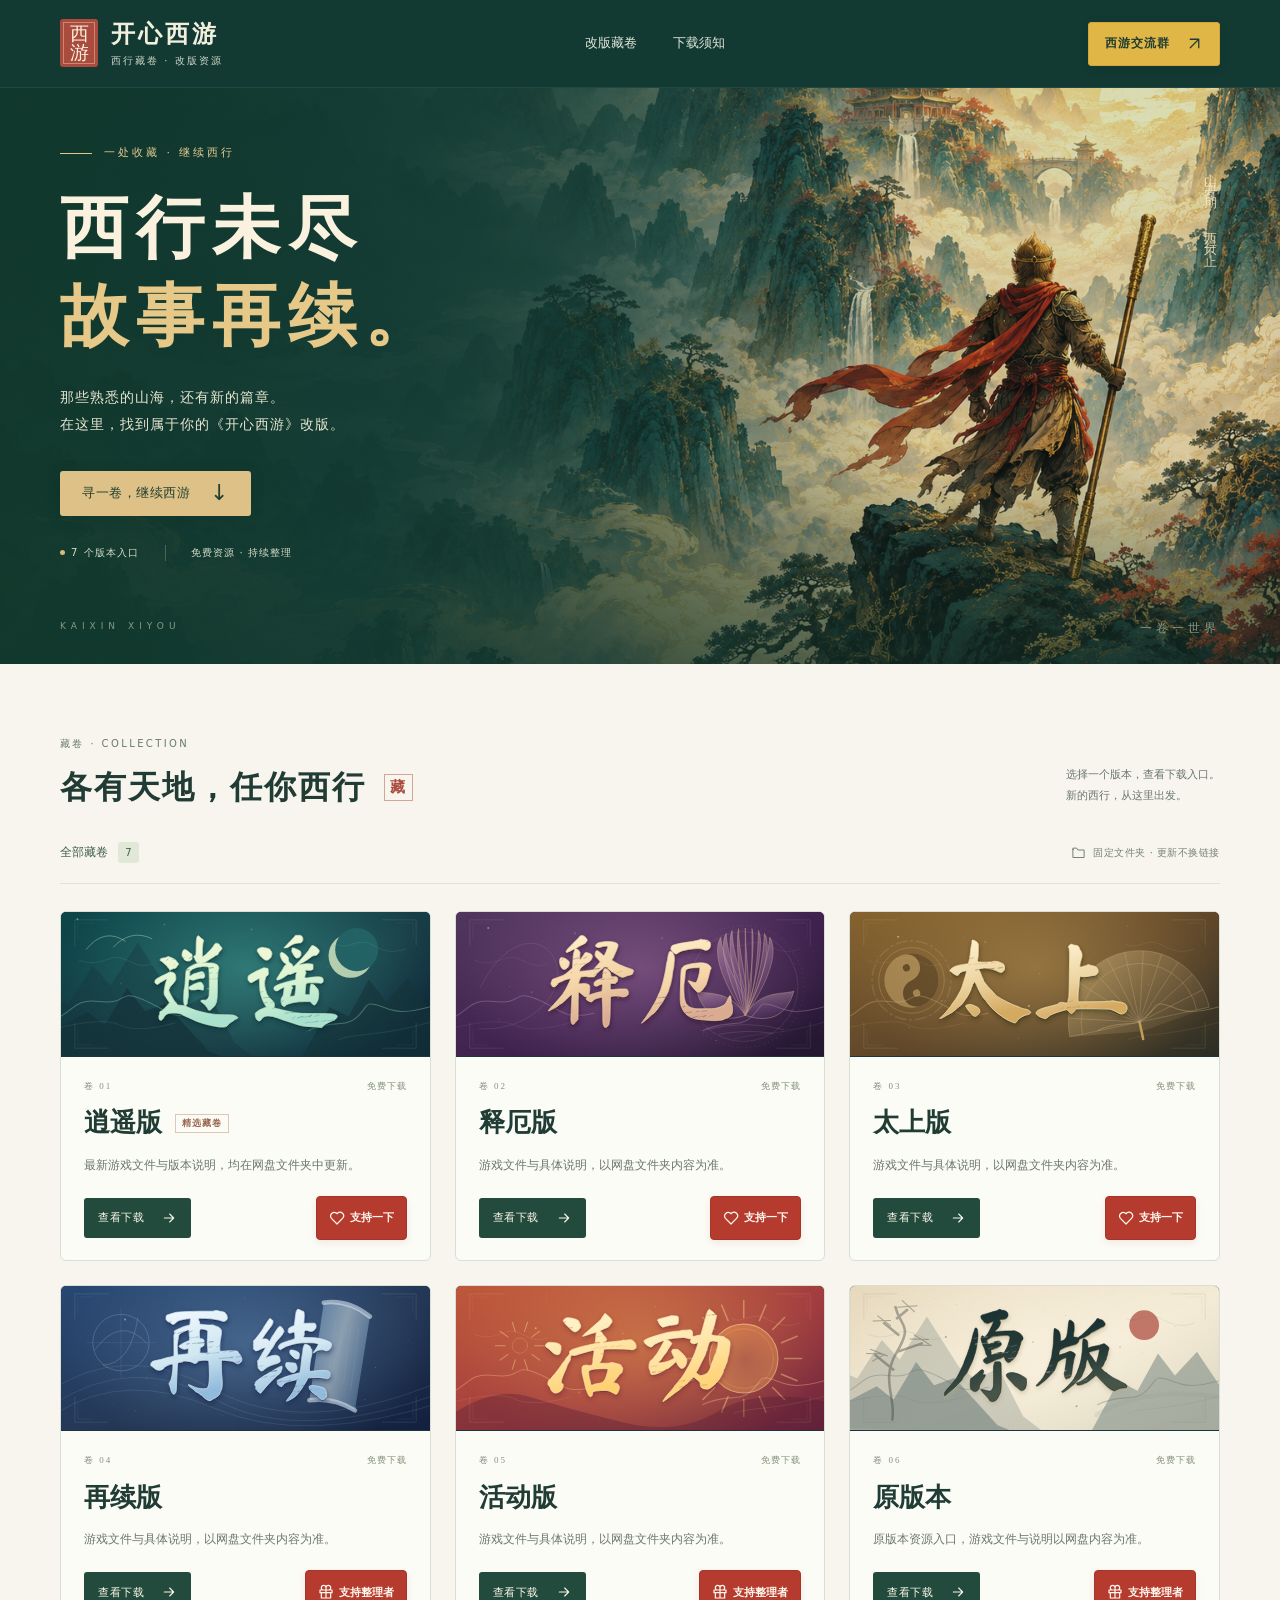
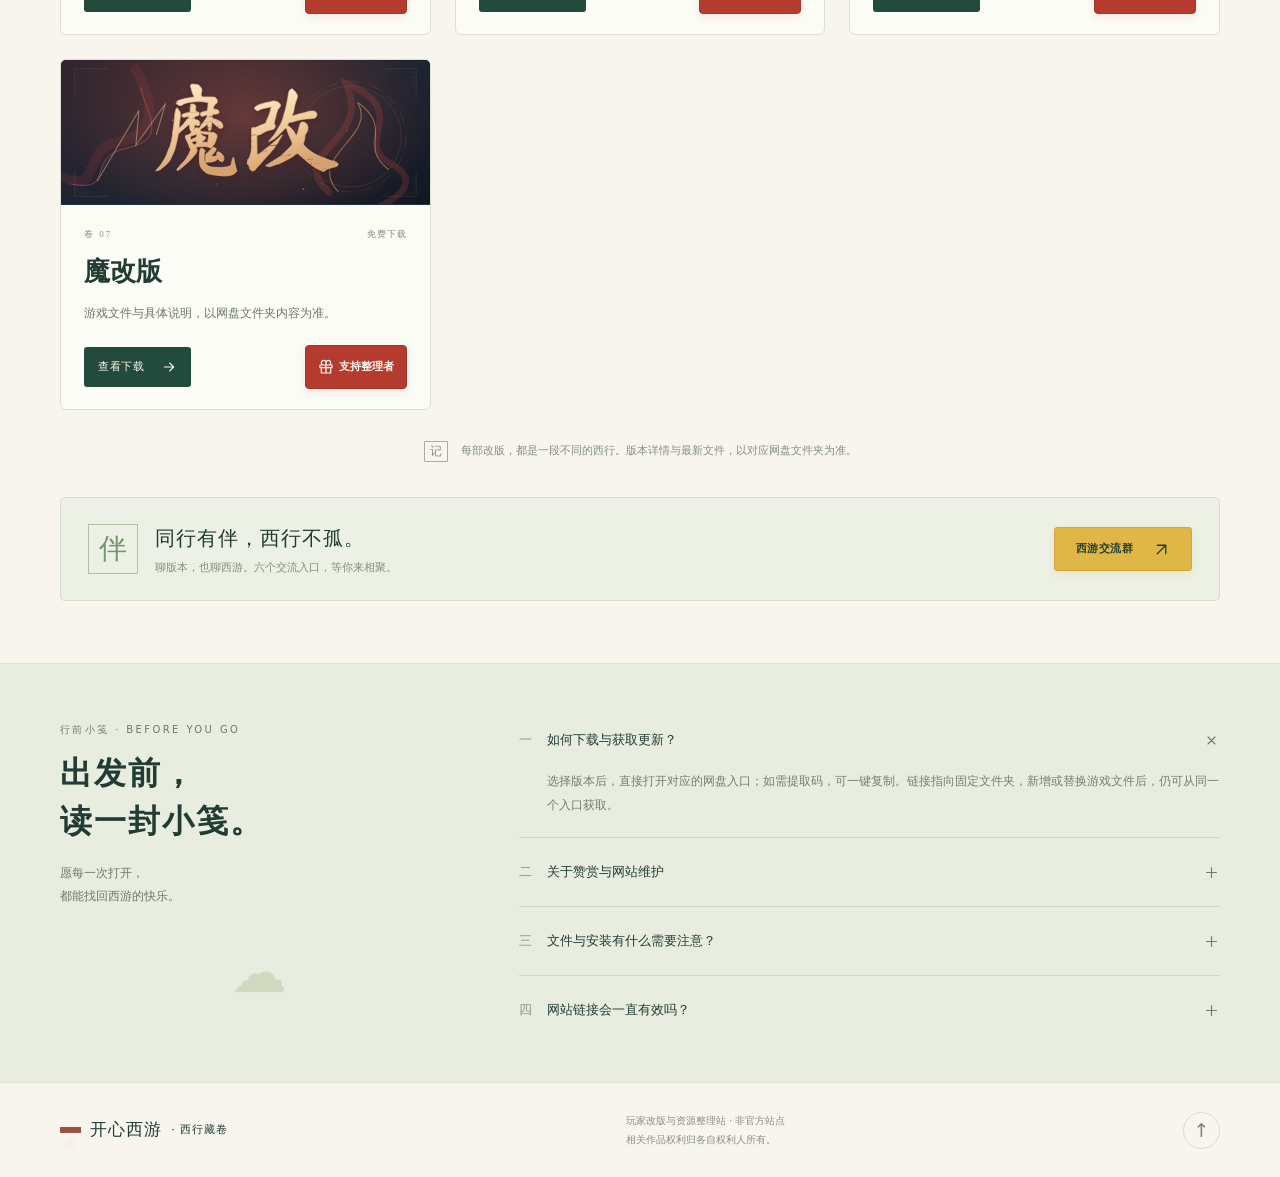
==== commit a40548e2: "Use upright open-source brush lettering and update support labels" ====
--- a/index.html
+++ b/index.html
@@ -11,7 +11,7 @@
   <link rel="stylesheet" href="assets/refinements.css?v=20261012-covers">
   <script src="site-config.js?v=20261012-seven" defer></script>
   <script src="assets/config-utils.js" defer></script>
-  <script src="assets/site.js?v=20261012-covers" defer></script>
+  <script src="assets/site.js?v=20261013-brush-support" defer></script>
 </head>
 <body>
   <a class="skip-link" href="#versions">跳到游戏版本</a>
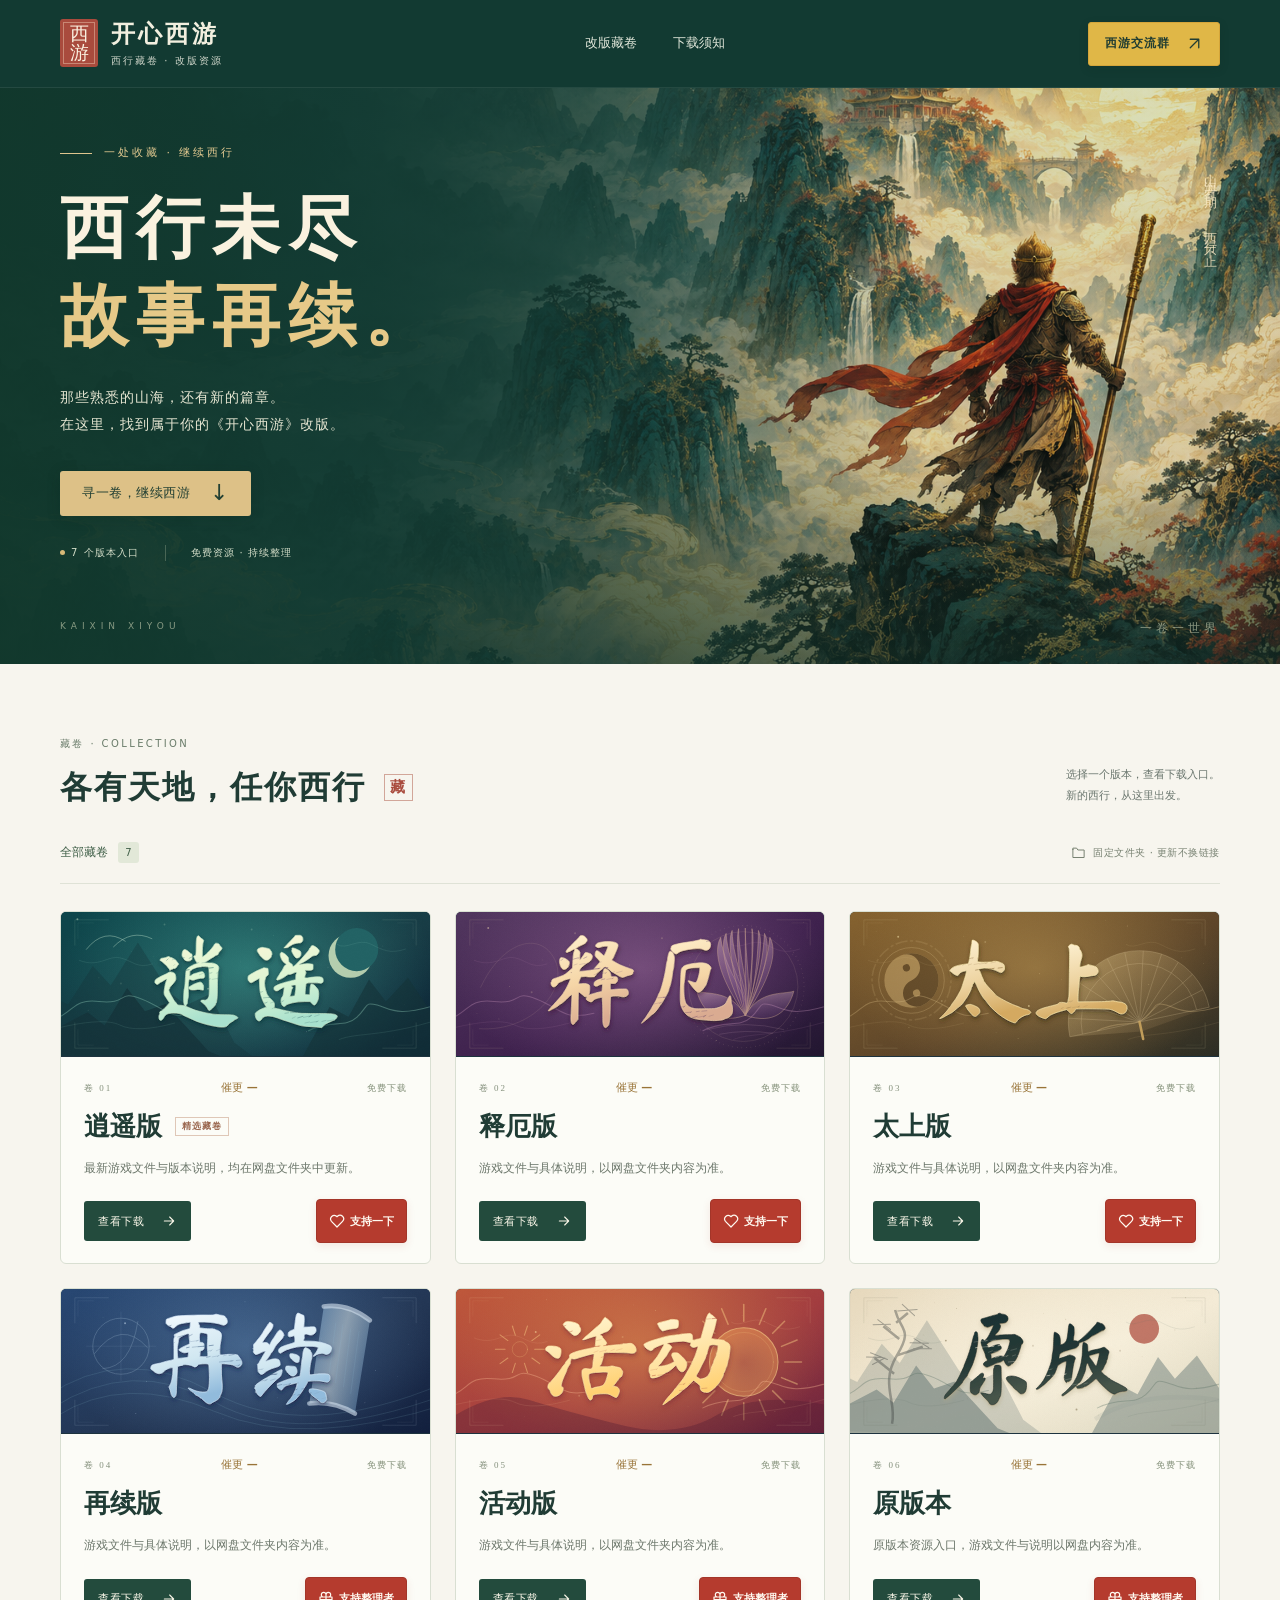
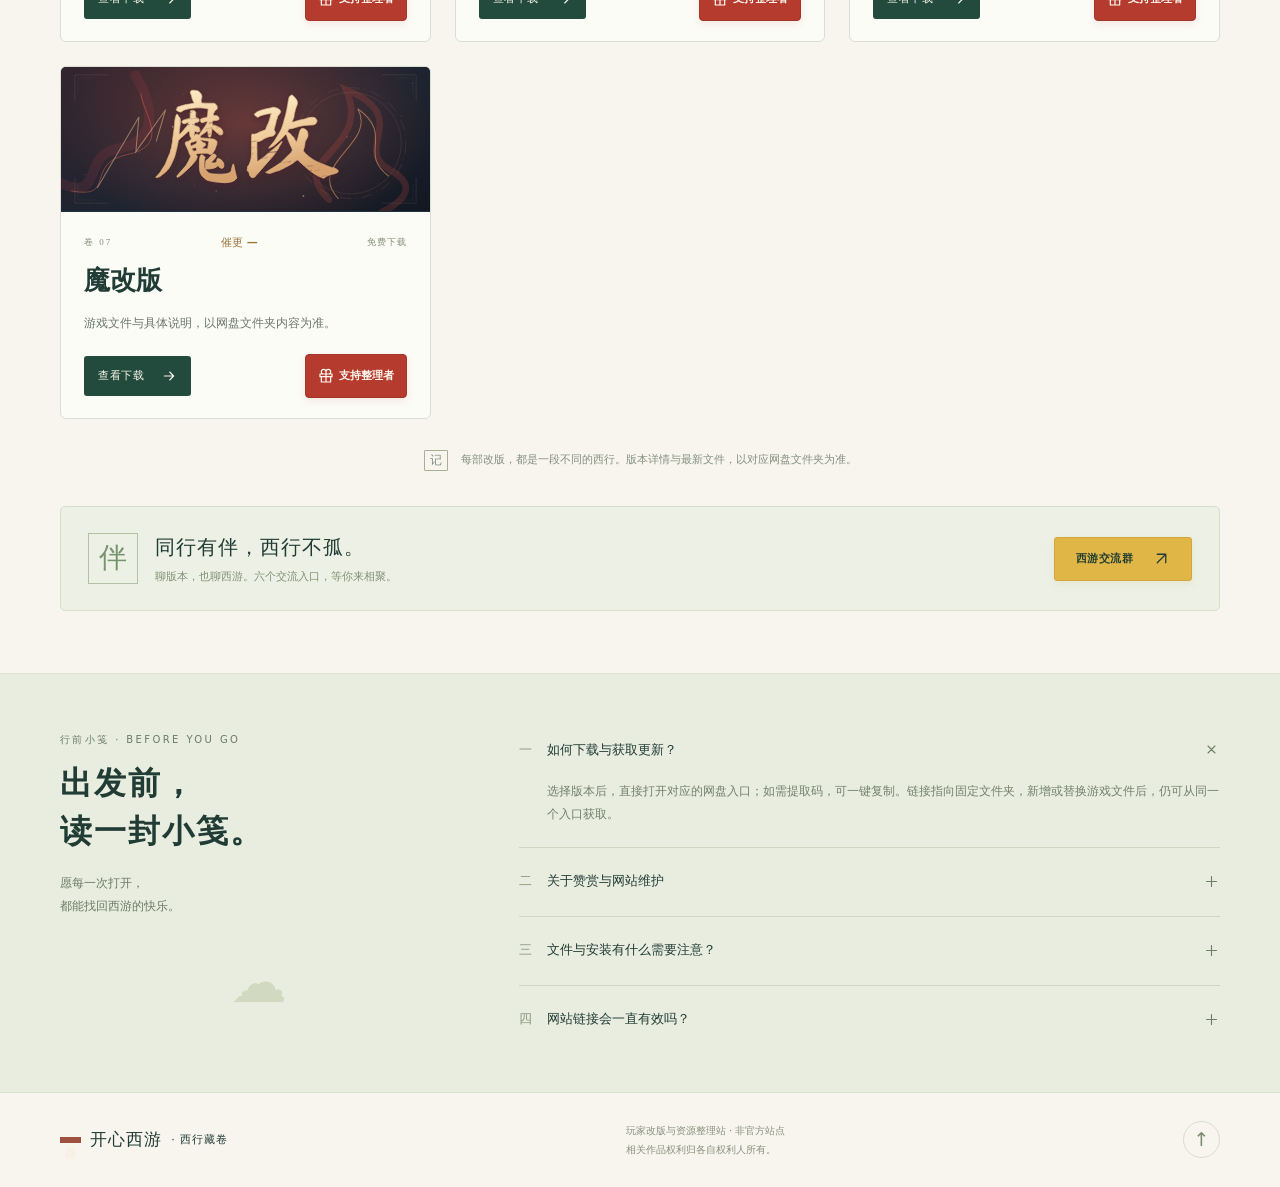
==== commit 39d32aff: "Update approved website content" ====
--- a/index.html
+++ b/index.html
@@ -8,10 +8,11 @@
   <title>开心西游 · 西行藏卷</title>
   <link rel="icon" href="assets/favicon.svg" type="image/svg+xml">
   <link rel="stylesheet" href="assets/site.css">
-  <link rel="stylesheet" href="assets/refinements.css?v=20261012-covers">
-  <script src="site-config.js?v=20261012-seven" defer></script>
-  <script src="assets/config-utils.js" defer></script>
-  <script src="assets/site.js?v=20261013-brush-support" defer></script>
+  <link rel="stylesheet" href="assets/refinements.css?v=20261013-shared-nudges">
+  <script src="site-config.js?v=20261013-shared-nudges" defer></script>
+  <script src="assets/config-utils.js?v=20261013-shared-nudges" defer></script>
+  <script src="assets/nudges.js?v=20261013-shared-nudges" defer></script>
+  <script src="assets/site.js?v=20261013-shared-nudges" defer></script>
 </head>
 <body>
   <a class="skip-link" href="#versions">跳到游戏版本</a>
@@ -56,24 +57,7 @@
       </div>
       <div id="version-grid" class="version-grid" aria-live="polite"></div>
       <p id="empty-state" class="empty-state" hidden>这里暂时还没有藏卷。<span>新的西行故事，正在路上。</span></p>
-      <noscript>
-        <div class="noscript-links"><p>当前浏览器未启用 JavaScript，仍可直接免费下载：</p>
-          <a href="https://pan.baidu.com/s/1K3Lh-0QpWzzIjAxMh3cTug?pwd=xc6t" target="_blank" rel="noopener noreferrer">逍遥版 · 百度网盘 · 提取码 xc6t</a>
-          <a href="https://1818816111.share.123pan.cn/123pan/SENHjv-KHeM3?pwd=CVLH" target="_blank" rel="noopener noreferrer">逍遥版 · 123云盘 · 提取码 CVLH</a>
-          <a href="https://pan.baidu.com/s/1RJVZpn1h19q6UDBj0GmGfg?pwd=2umy" target="_blank" rel="noopener noreferrer">释厄版 · 百度网盘 · 提取码 2umy</a>
-          <a href="https://1818816111.share.123pan.cn/123pan/SENHjv-Hn6I3?pwd=bMup" target="_blank" rel="noopener noreferrer">释厄版 · 123云盘 · 提取码 bMup</a>
-          <a href="https://pan.baidu.com/s/1F0g7IcbnxUPsGrxAcpXJnw?pwd=7vpz" target="_blank" rel="noopener noreferrer">太上版 · 百度网盘 · 提取码 7vpz</a>
-          <a href="https://1818816111.share.123pan.cn/123pan/SENHjv-An6I3?pwd=X7Lg" target="_blank" rel="noopener noreferrer">太上版 · 123云盘 · 提取码 X7Lg</a>
-          <a href="https://pan.baidu.com/s/1VnkO1-vj4h2nbgI55KQn0Q?pwd=6kaq" target="_blank" rel="noopener noreferrer">再续版 · 百度网盘 · 提取码 6kaq</a>
-          <a href="https://1818816111.share.123pan.cn/123pan/SENHjv-vKGM3?pwd=ztD3" target="_blank" rel="noopener noreferrer">再续版 · 123云盘 · 提取码 ztD3</a>
-          <a href="https://pan.baidu.com/s/1k0ts5pmmJGsOskzWLfELdA?pwd=9885" target="_blank" rel="noopener noreferrer">活动版 · 百度网盘 · 提取码 9885</a>
-          <a href="https://1818816111.share.123pan.cn/123pan/SENHjv-hnNM3?pwd=sW4O" target="_blank" rel="noopener noreferrer">活动版 · 123云盘 · 提取码 sW4O</a>
-          <a href="https://pan.baidu.com/s/1NWh05XXDCiRNpe8f52Y_Yw?pwd=3259" target="_blank" rel="noopener noreferrer">原版本 · 百度网盘 · 提取码 3259</a>
-          <a href="https://1818816111.share.123pan.cn/123pan/SENHjv-9n6I3?pwd=wqRU" target="_blank" rel="noopener noreferrer">原版本 · 123云盘 · 提取码 wqRU</a>
-          <a href="https://pan.baidu.com/s/1WyXkvzOCjYdsfyGLLf5ctQ?pwd=2026" target="_blank" rel="noopener noreferrer">魔改版 · 百度网盘 · 提取码 2026</a>
-          <a href="https://1818816111.share.123pan.cn/123pan/SENHjv-UL6M3?pwd=6zSk" target="_blank" rel="noopener noreferrer">魔改版 · 123云盘 · 提取码 6zSk</a>
-        </div>
-      </noscript>
+      <noscript><p class="unconfigured">下载入口需要联网验证。请连接网络并启用 JavaScript 后选择版本。</p></noscript>
       <div class="collection-footnote"><span class="small-seal" aria-hidden="true">记</span><p>每部改版，都是一段不同的西行。<br class="mobile-only">版本详情与最新文件，以对应网盘文件夹为准。</p></div>
       <div class="community-banner"><div><span class="community-banner-mark" aria-hidden="true">伴</span><div><h3>同行有伴，西行不孤。</h3><p>聊版本，也聊西游。六个交流入口，等你来相聚。</p></div></div><button type="button" class="button button-outline" data-open-community>西游交流群 <svg class="icon" aria-hidden="true"><use href="#icon-northeast"></use></svg></button></div>
     </section>
--- a/assets/refinements.css
+++ b/assets/refinements.css
@@ -70,6 +70,11 @@
 .nudge-button:focus-visible{outline:3px solid #876325;outline-offset:3px}
 .nudge-button .icon{width:17px;height:17px;stroke-width:1.8;pointer-events:none}
 .nudge-count{min-width:24px;max-width:72px;padding:2px 7px;border-radius:20px;background:#fff8e6;color:#73501a;font-size:12px;font-weight:600;line-height:1.4;font-variant-numeric:tabular-nums;word-break:break-all;pointer-events:none}
+.nudge-button:disabled{cursor:default;transform:none;box-shadow:none}
+.nudge-button[data-state="voted"]{background:#f4e8c9;border-color:#c3ab72;color:#78613c}
+.nudge-note{margin:10px 0 0;text-align:right;color:#817568;font-size:11px;line-height:1.7}
+.card-nudge{color:#997438;font-size:11px;white-space:nowrap}
+.card-nudge b{font-variant-numeric:tabular-nums;font-weight:600}
 @media(max-width:560px){.dialog-actions .support-button{padding:12px 10px}.nudge-button{padding:10px 8px;gap:6px}}
 @media(prefers-reduced-motion:reduce){.nudge-button{transition:none}.nudge-button:hover{transform:none}}
 
